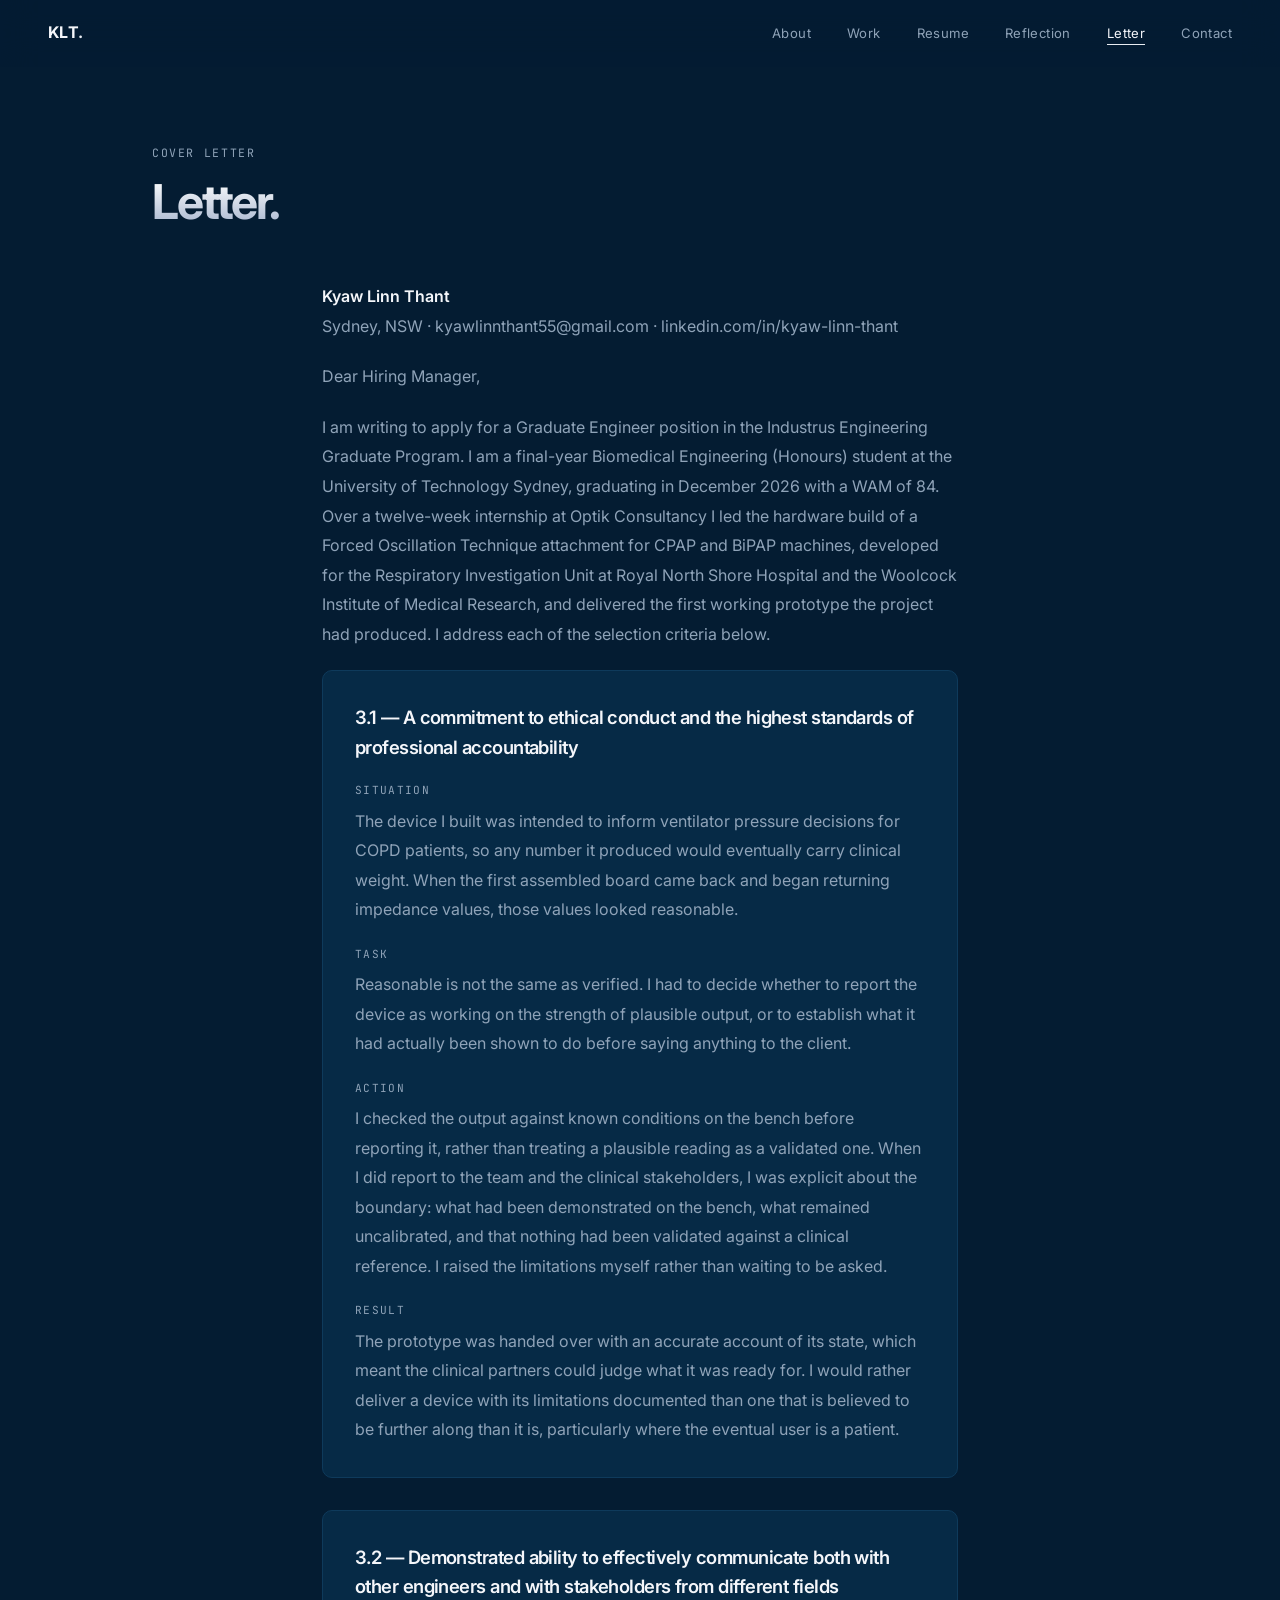
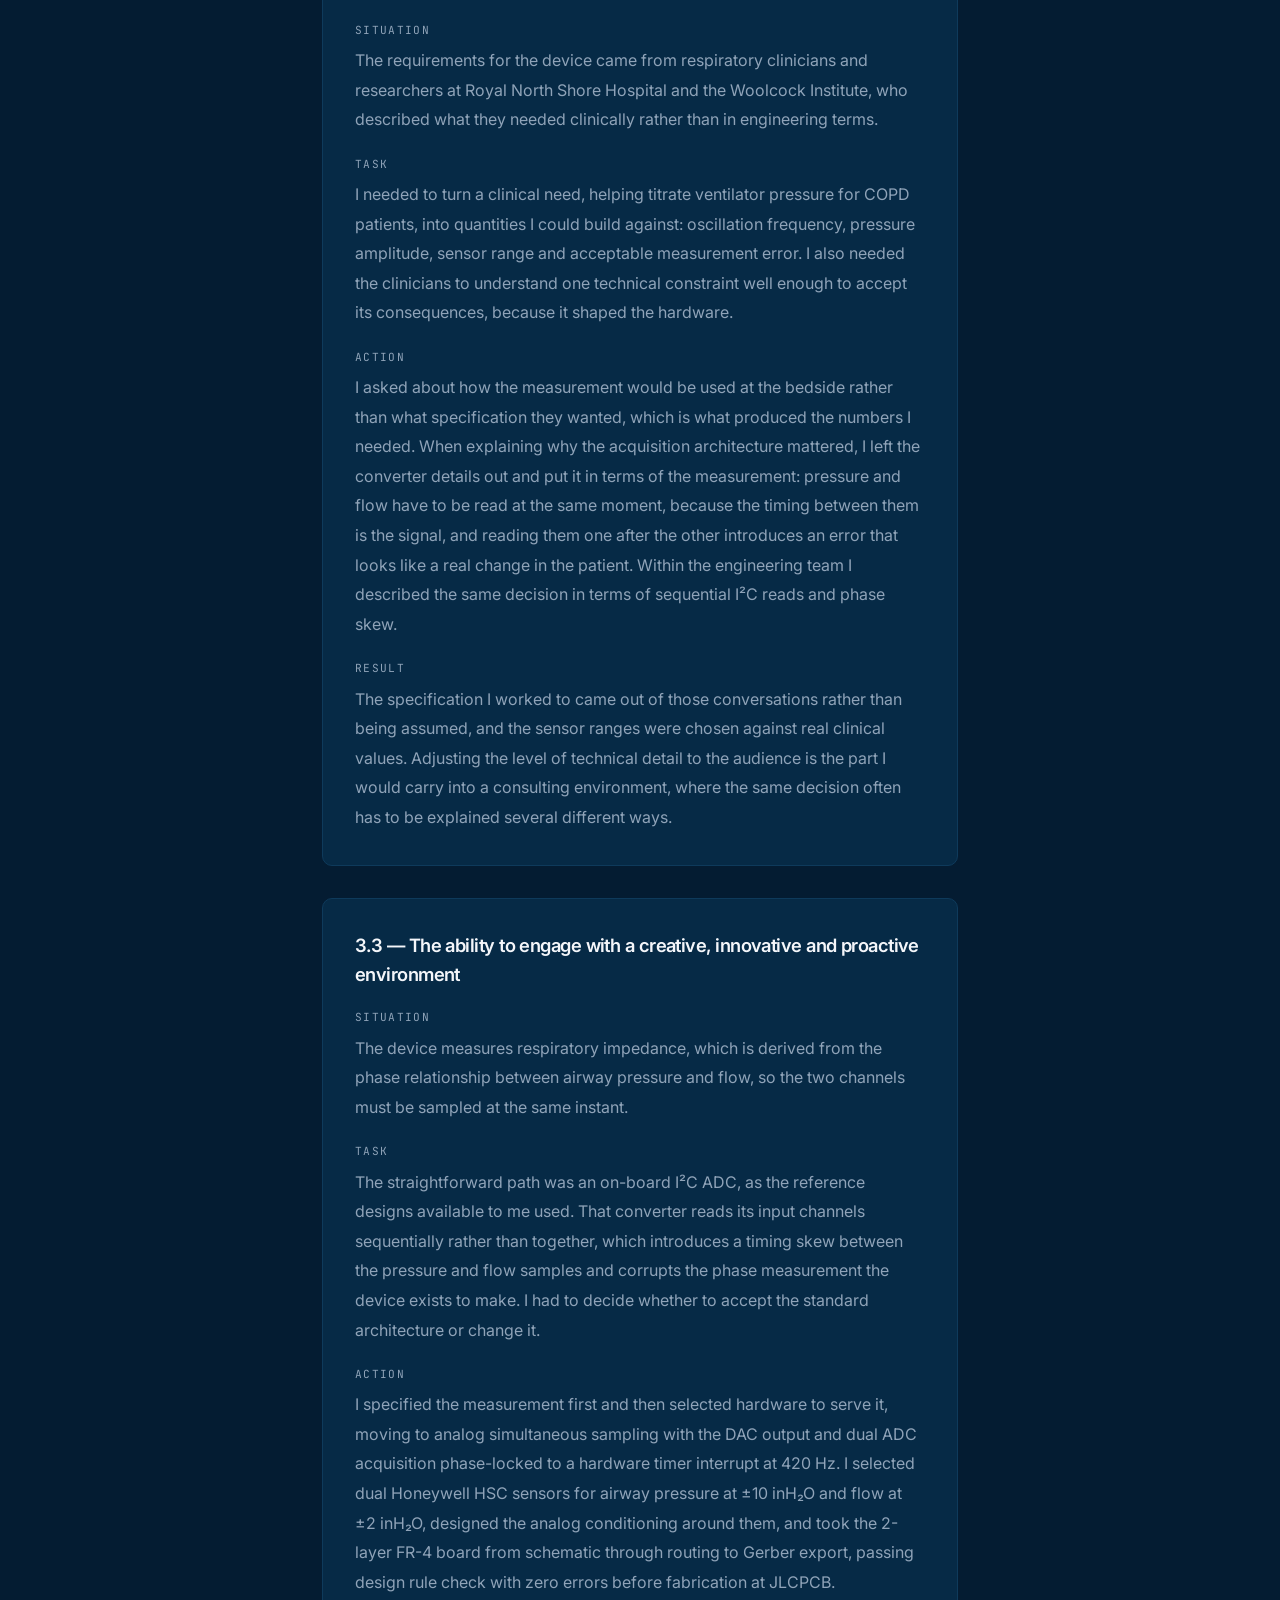
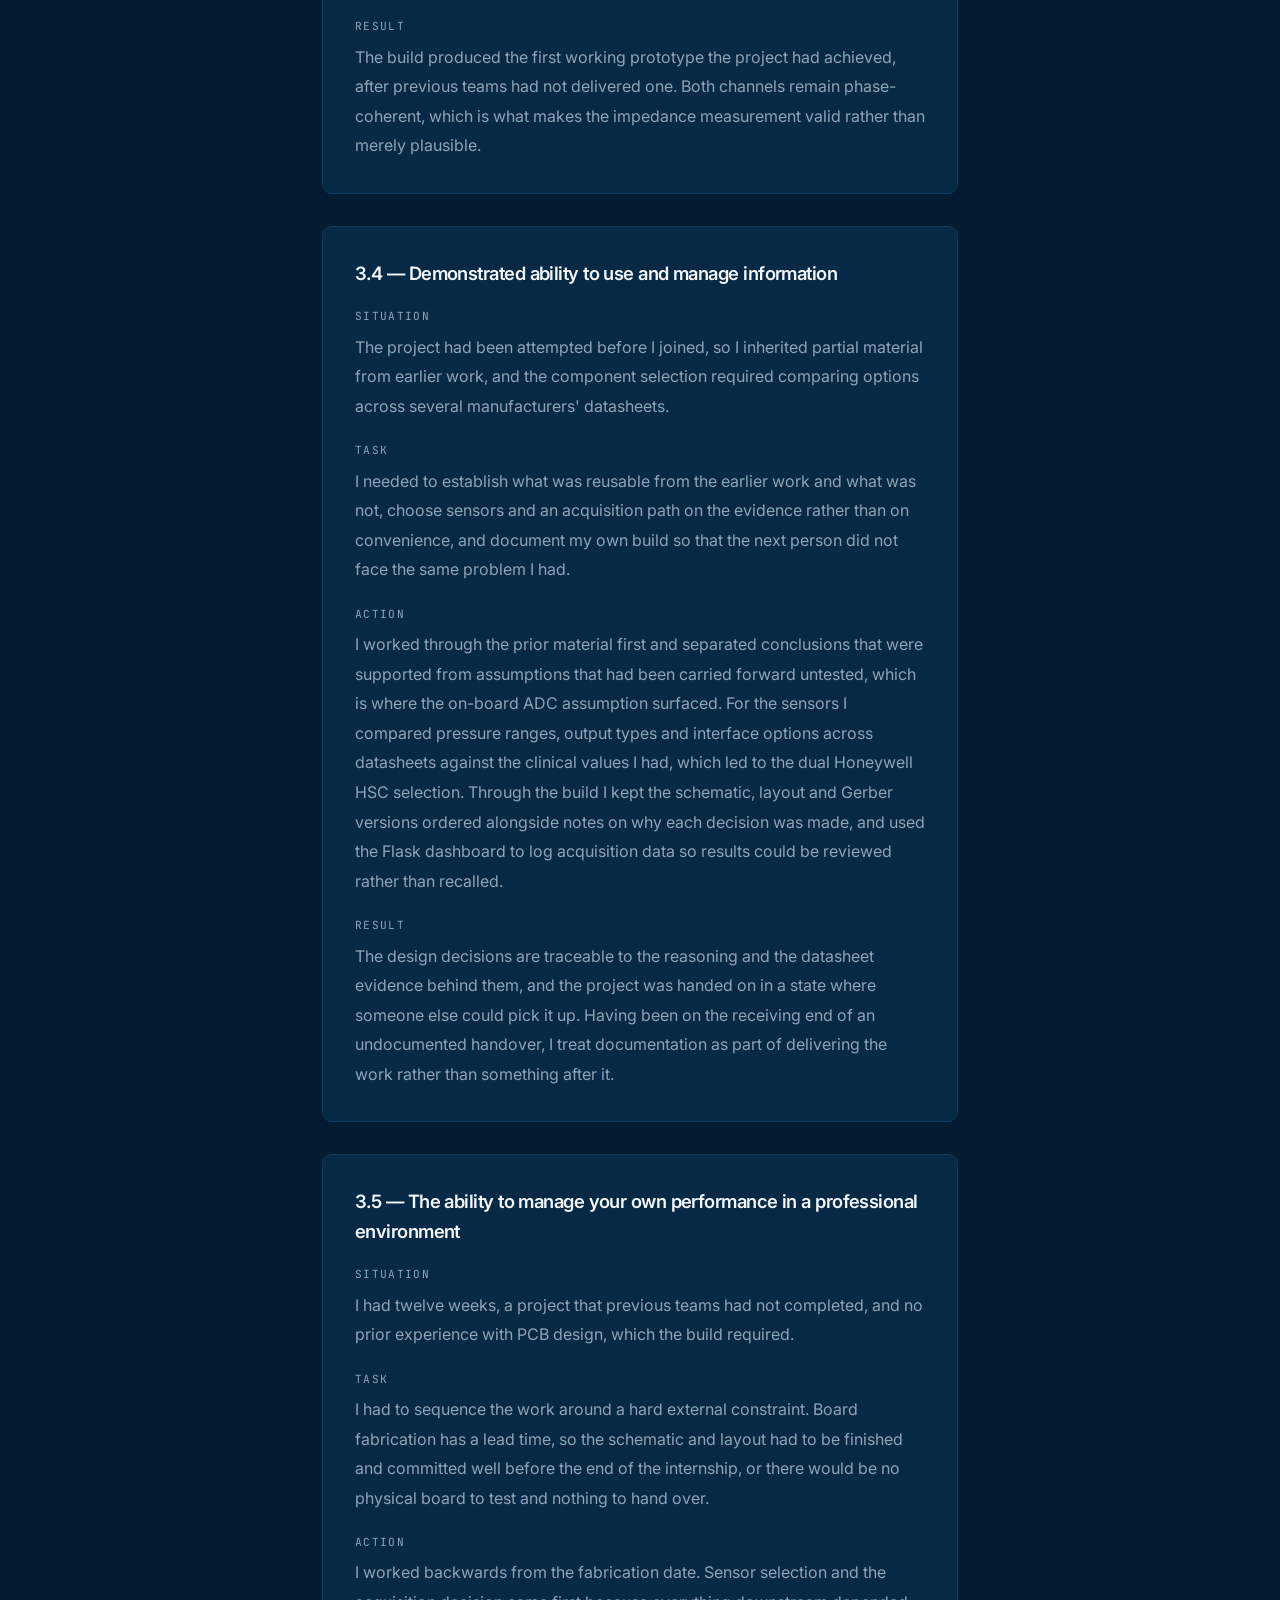
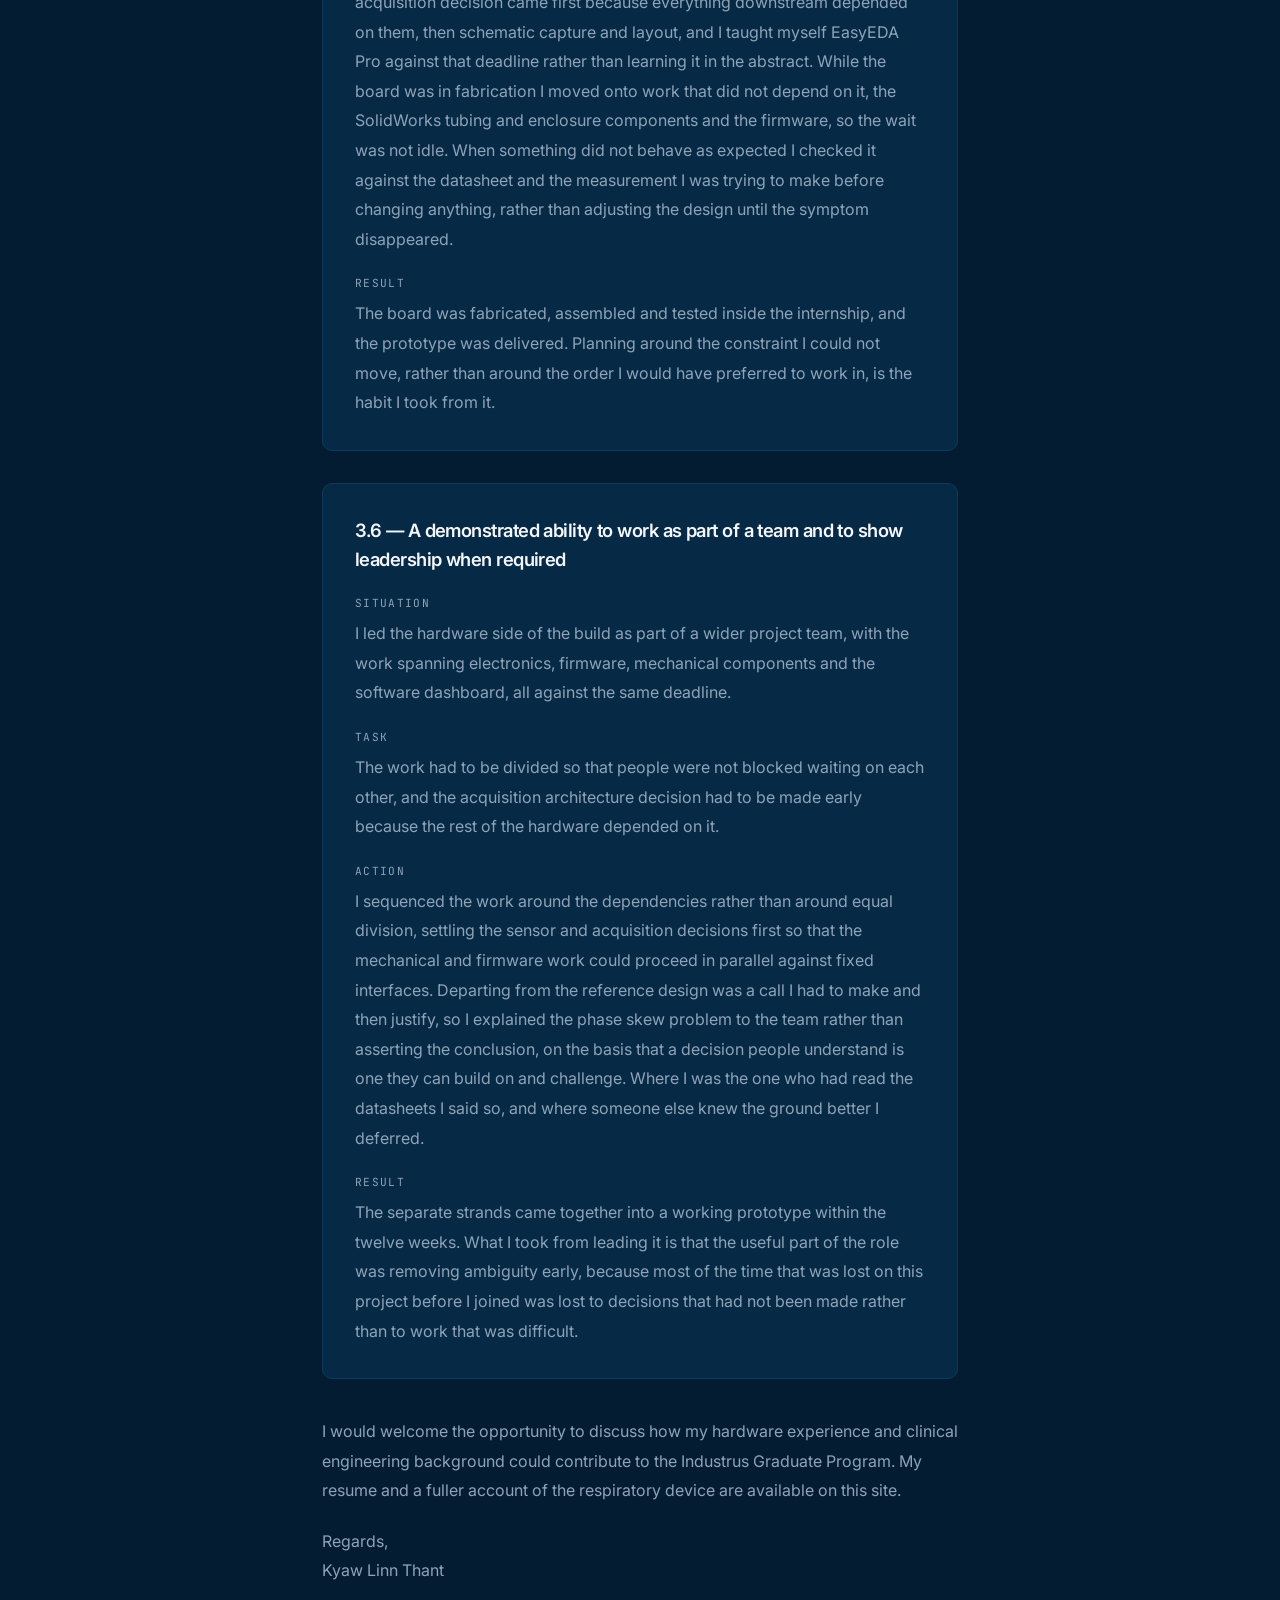
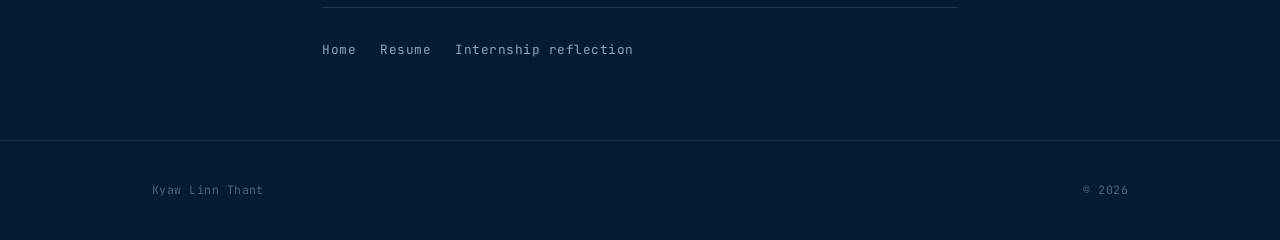
==== letter.html @ 5ba7c0f3 "Finalise ePortfolio: resume, reflection and cover letter pages resume.html is a placeholder pending " ====
<!DOCTYPE html>
<html lang="en">
<head>
<meta charset="UTF-8">
<meta name="viewport" content="width=device-width, initial-scale=1.0">
<title>Cover Letter — Kyaw Linn Thant</title>
<link rel="preconnect" href="https://fonts.googleapis.com">
<link rel="preconnect" href="https://fonts.gstatic.com" crossorigin>
<link href="https://fonts.googleapis.com/css2?family=Inter:wght@300;400;500;600;700&family=JetBrains+Mono:wght@400;500&display=swap" rel="stylesheet">
<link rel="stylesheet" href="style.css">
<link rel="stylesheet" href="pages.css">
</head>
<body>

<!-- NAV -->
<nav>
  <a href="index.html" class="nav-name" style="text-decoration:none;color:inherit">KLT<span class="nav-dot">.</span></a>
  <ul class="nav-links">
    <li><a href="index.html#about">About</a></li>
    <li><a href="index.html#projects">Work</a></li>
    <li><a href="resume.html">Resume</a></li>
    <li><a href="reflection.html">Reflection</a></li>
    <li><a href="letter.html" class="active">Letter</a></li>
    <li><a href="index.html#contact">Contact</a></li>
  </ul>
</nav>

<header class="page-header">
  <div class="container">
    <p class="section-label">Cover Letter</p>
    <h1>Letter.</h1>
  </div>
</header>

<main class="doc">
  <div class="container">

  <p><strong>Kyaw Linn Thant</strong><br>
  Sydney, NSW · kyawlinnthant55@gmail.com · linkedin.com/in/kyaw-linn-thant</p>

  <p>Dear Hiring Manager,</p>

  <p>I am writing to apply for a Graduate Engineer position in the Industrus Engineering
  Graduate Program. I am a final-year Biomedical Engineering (Honours) student at the
  University of Technology Sydney, graduating in December 2026 with a WAM of 84. Over a
  twelve-week internship at Optik Consultancy I led the hardware build of a Forced
  Oscillation Technique attachment for CPAP and BiPAP machines, developed for the
  Respiratory Investigation Unit at Royal North Shore Hospital and the Woolcock Institute of
  Medical Research, and delivered the first working prototype the project had produced. I
  address each of the selection criteria below.</p>

  <div class="crit">
    <h3>3.1 — A commitment to ethical conduct and the highest standards of professional
    accountability</h3>
    <span class="star-key">Situation</span>
    <p>The device I built was intended to inform ventilator pressure decisions for COPD
    patients, so any number it produced would eventually carry clinical weight. When the
    first assembled board came back and began returning impedance values, those values
    looked reasonable.</p>
    <span class="star-key">Task</span>
    <p>Reasonable is not the same as verified. I had to decide whether to report the device
    as working on the strength of plausible output, or to establish what it had actually
    been shown to do before saying anything to the client.</p>
    <span class="star-key">Action</span>
    <p>I checked the output against known conditions on the bench before reporting it,
    rather than treating a plausible reading as a validated one. When I did report to the
    team and the clinical stakeholders, I was explicit about the boundary: what had been
    demonstrated on the bench, what remained uncalibrated, and that nothing had been
    validated against a clinical reference. I raised the limitations myself rather than
    waiting to be asked.</p>
    <span class="star-key">Result</span>
    <p>The prototype was handed over with an accurate account of its state, which meant the
    clinical partners could judge what it was ready for. I would rather deliver a device
    with its limitations documented than one that is believed to be further along than it
    is, particularly where the eventual user is a patient.</p>
  </div>

  <div class="crit">
    <h3>3.2 — Demonstrated ability to effectively communicate both with other engineers and
    with stakeholders from different fields</h3>
    <span class="star-key">Situation</span>
    <p>The requirements for the device came from respiratory clinicians and researchers at
    Royal North Shore Hospital and the Woolcock Institute, who described what they needed
    clinically rather than in engineering terms.</p>
    <span class="star-key">Task</span>
    <p>I needed to turn a clinical need, helping titrate ventilator pressure for COPD
    patients, into quantities I could build against: oscillation frequency, pressure
    amplitude, sensor range and acceptable measurement error. I also needed the clinicians
    to understand one technical constraint well enough to accept its consequences, because
    it shaped the hardware.</p>
    <span class="star-key">Action</span>
    <p>I asked about how the measurement would be used at the bedside rather than what
    specification they wanted, which is what produced the numbers I needed. When explaining
    why the acquisition architecture mattered, I left the converter details out and put it in
    terms of the measurement: pressure and flow have to be read at the same moment, because
    the timing between them is the signal, and reading them one after the other introduces an
    error that looks like a real change in the patient. Within the engineering team I
    described the same decision in terms of sequential I²C reads and phase skew.</p>
    <span class="star-key">Result</span>
    <p>The specification I worked to came out of those conversations rather than being
    assumed, and the sensor ranges were chosen against real clinical values. Adjusting the
    level of technical detail to the audience is the part I would carry into a consulting
    environment, where the same decision often has to be explained several different ways.</p>
  </div>

  <div class="crit">
    <h3>3.3 — The ability to engage with a creative, innovative and proactive
    environment</h3>
    <span class="star-key">Situation</span>
    <p>The device measures respiratory impedance, which is derived from the phase
    relationship between airway pressure and flow, so the two channels must be sampled at the
    same instant.</p>
    <span class="star-key">Task</span>
    <p>The straightforward path was an on-board I²C ADC, as the reference designs available
    to me used. That converter reads its input channels sequentially rather than together,
    which introduces a timing skew between the pressure and flow samples and corrupts the
    phase measurement the device exists to make. I had to decide whether to accept the
    standard architecture or change it.</p>
    <span class="star-key">Action</span>
    <p>I specified the measurement first and then selected hardware to serve it, moving to
    analog simultaneous sampling with the DAC output and dual ADC acquisition phase-locked to
    a hardware timer interrupt at 420 Hz. I selected dual Honeywell HSC sensors for airway
    pressure at ±10 inH₂O and flow at ±2 inH₂O, designed the analog conditioning around them,
    and took the 2-layer FR-4 board from schematic through routing to Gerber export, passing
    design rule check with zero errors before fabrication at JLCPCB.</p>
    <span class="star-key">Result</span>
    <p>The build produced the first working prototype the project had achieved, after
    previous teams had not delivered one. Both channels remain phase-coherent, which is what
    makes the impedance measurement valid rather than merely plausible.</p>
  </div>

  <div class="crit">
    <h3>3.4 — Demonstrated ability to use and manage information</h3>
    <span class="star-key">Situation</span>
    <p>The project had been attempted before I joined, so I inherited partial material from
    earlier work, and the component selection required comparing options across several
    manufacturers' datasheets.</p>
    <span class="star-key">Task</span>
    <p>I needed to establish what was reusable from the earlier work and what was not, choose
    sensors and an acquisition path on the evidence rather than on convenience, and document
    my own build so that the next person did not face the same problem I had.</p>
    <span class="star-key">Action</span>
    <p>I worked through the prior material first and separated conclusions that were
    supported from assumptions that had been carried forward untested, which is where the
    on-board ADC assumption surfaced. For the sensors I compared pressure ranges, output
    types and interface options across datasheets against the clinical values I had, which
    led to the dual Honeywell HSC selection. Through the build I kept the schematic, layout
    and Gerber versions ordered alongside notes on why each decision was made, and used the
    Flask dashboard to log acquisition data so results could be reviewed rather than
    recalled.</p>
    <span class="star-key">Result</span>
    <p>The design decisions are traceable to the reasoning and the datasheet evidence behind
    them, and the project was handed on in a state where someone else could pick it up.
    Having been on the receiving end of an undocumented handover, I treat documentation as
    part of delivering the work rather than something after it.</p>
  </div>

  <div class="crit">
    <h3>3.5 — The ability to manage your own performance in a professional environment</h3>
    <span class="star-key">Situation</span>
    <p>I had twelve weeks, a project that previous teams had not completed, and no prior
    experience with PCB design, which the build required.</p>
    <span class="star-key">Task</span>
    <p>I had to sequence the work around a hard external constraint. Board fabrication has a
    lead time, so the schematic and layout had to be finished and committed well before the
    end of the internship, or there would be no physical board to test and nothing to hand
    over.</p>
    <span class="star-key">Action</span>
    <p>I worked backwards from the fabrication date. Sensor selection and the acquisition
    decision came first because everything downstream depended on them, then schematic
    capture and layout, and I taught myself EasyEDA Pro against that deadline rather than
    learning it in the abstract. While the board was in fabrication I moved onto work that
    did not depend on it, the SolidWorks tubing and enclosure components and the firmware, so
    the wait was not idle. When something did not behave as expected I checked it against the
    datasheet and the measurement I was trying to make before changing anything, rather than
    adjusting the design until the symptom disappeared.</p>
    <span class="star-key">Result</span>
    <p>The board was fabricated, assembled and tested inside the internship, and the
    prototype was delivered. Planning around the constraint I could not move, rather than
    around the order I would have preferred to work in, is the habit I took from it.</p>
  </div>

  <div class="crit">
    <h3>3.6 — A demonstrated ability to work as part of a team and to show leadership when
    required</h3>
    <span class="star-key">Situation</span>
    <p>I led the hardware side of the build as part of a wider project team, with the work
    spanning electronics, firmware, mechanical components and the software dashboard, all
    against the same deadline.</p>
    <span class="star-key">Task</span>
    <p>The work had to be divided so that people were not blocked waiting on each other, and
    the acquisition architecture decision had to be made early because the rest of the
    hardware depended on it.</p>
    <span class="star-key">Action</span>
    <p>I sequenced the work around the dependencies rather than around equal division,
    settling the sensor and acquisition decisions first so that the mechanical and firmware
    work could proceed in parallel against fixed interfaces. Departing from the reference
    design was a call I had to make and then justify, so I explained the phase skew problem
    to the team rather than asserting the conclusion, on the basis that a decision people
    understand is one they can build on and challenge. Where I was the one who had read the
    datasheets I said so, and where someone else knew the ground better I deferred.</p>
    <span class="star-key">Result</span>
    <p>The separate strands came together into a working prototype within the twelve weeks.
    What I took from leading it is that the useful part of the role was removing ambiguity
    early, because most of the time that was lost on this project before I joined was lost to
    decisions that had not been made rather than to work that was difficult.</p>
  </div>

  <p style="margin-top:38px">I would welcome the opportunity to discuss how my hardware
  experience and clinical engineering background could contribute to the Industrus Graduate
  Program. My resume and a fuller account of the respiratory device are available on this
  site.</p>

  <p>Regards,<br>Kyaw Linn Thant</p>

  <div class="page-nav">
    <a href="index.html">Home</a>
    <a href="resume.html">Resume</a>
    <a href="reflection.html">Internship reflection</a>
  </div>

  </div>
</main>

<footer>
  <div class="container footer-inner">
    <span>Kyaw Linn Thant</span>
    <span>© 2026</span>
  </div>
</footer>

</body>
</html>
---- style.css ----
*, *::before, *::after { box-sizing: border-box; margin: 0; padding: 0; }

:root {
  --bg: #041C32;
  --surface: #062A46;
  --surface-2: #0A3654;
  --accent: #E8ECF2;
  --accent-soft: rgba(232, 236, 242, 0.08);
  --text: #F4F6FA;
  --text-muted: #8FA3B8;
  --text-dim: #4C6579;
  --border: #0E3A5B;
  --font: 'Inter', sans-serif;
  --mono: 'JetBrains Mono', monospace;
}

html { scroll-behavior: smooth; }

body {
  background: var(--bg);
  color: var(--text);
  font-family: var(--font);
  line-height: 1.6;
  -webkit-font-smoothing: antialiased;
  overflow-x: hidden;
}

.container { max-width: 1040px; margin: 0 auto; padding: 0 2rem; }

/* ===== NAV ===== */
nav {
  position: fixed; top: 0; left: 0; right: 0; z-index: 100;
  display: flex; align-items: center; justify-content: space-between;
  padding: 1.25rem 3rem;
  background: rgba(4, 28, 50, 0.8);
  backdrop-filter: blur(18px);
  border-bottom: 1px solid transparent;
  transition: border-color 0.3s;
}
nav:hover { border-color: var(--border); }
.nav-name { font-weight: 700; font-size: 1rem; letter-spacing: 0.02em; }
.nav-dot { color: var(--accent); }
.nav-links { display: flex; gap: 2.25rem; list-style: none; }
.nav-links a {
  font-size: 0.82rem; color: var(--text-muted); text-decoration: none;
  letter-spacing: 0.03em; transition: color 0.2s; position: relative;
}
.nav-links a::after {
  content: ''; position: absolute; bottom: -4px; left: 0; width: 0; height: 1px;
  background: var(--accent); transition: width 0.25s;
}
.nav-links a:hover, .nav-links a.active { color: var(--text); }
.nav-links a:hover::after, .nav-links a.active::after { width: 100%; }

/* ===== HERO ===== */
.hero {
  min-height: 100vh; display: flex; flex-direction: column;
  align-items: center; justify-content: center; text-align: center;
  position: relative; padding: 6rem 2rem;
  background:
    radial-gradient(circle at 50% 35%, rgba(232,236,242,0.045), transparent 55%),
    var(--bg);
}
.hero-inner { max-width: 640px; }
.eyebrow {
  font-family: var(--mono); font-size: 0.75rem; color: var(--text-muted);
  letter-spacing: 0.16em; text-transform: uppercase; margin-bottom: 1.75rem;
}
h1 {
  font-size: clamp(3rem, 8vw, 5.5rem); font-weight: 700; letter-spacing: -0.045em;
  line-height: 1; margin-bottom: 1.5rem;
  background: linear-gradient(180deg, #FFFFFF 0%, #A9B7D0 100%);
  -webkit-background-clip: text; background-clip: text; -webkit-text-fill-color: transparent;
}
.hero-tagline { font-size: clamp(1.05rem, 2.2vw, 1.3rem); color: var(--text-muted); margin-bottom: 2.5rem; font-weight: 300; }
.hero-cta { display: flex; gap: 1rem; justify-content: center; }
.btn-primary {
  padding: 0.8rem 1.8rem; background: var(--accent); color: #08111F;
  font-size: 0.9rem; font-weight: 600; text-decoration: none; border-radius: 4px;
  transition: transform 0.2s, box-shadow 0.2s;
}
.btn-primary:hover { transform: translateY(-2px); box-shadow: 0 8px 24px rgba(232,236,242,0.15); }
.btn-ghost {
  padding: 0.8rem 1.8rem; border: 1px solid var(--border); color: var(--text-muted);
  font-size: 0.9rem; font-weight: 500; text-decoration: none; border-radius: 4px;
  transition: border-color 0.2s, color 0.2s;
}
.btn-ghost:hover { border-color: var(--accent); color: var(--accent); }
.scroll-hint {
  position: absolute; bottom: 2.5rem; display: flex; flex-direction: column;
  align-items: center; gap: 0.6rem;
}
.scroll-hint span { font-family: var(--mono); font-size: 0.65rem; color: var(--text-dim); letter-spacing: 0.15em; text-transform: uppercase; }
.scroll-line { width: 1px; height: 36px; background: linear-gradient(var(--accent), transparent); animation: scrolldrop 2s infinite; }
@keyframes scrolldrop { 0% { opacity: 0; transform: scaleY(0); transform-origin: top; } 50% { opacity: 1; transform: scaleY(1); transform-origin: top; } 100% { opacity: 0; transform: scaleY(1); transform-origin: bottom; } }

/* ===== SECTIONS ===== */
section { padding: 7rem 0; border-top: 1px solid var(--border); }
.section-label {
  font-family: var(--mono); font-size: 0.72rem; color: var(--text-muted);
  letter-spacing: 0.14em; text-transform: uppercase; margin-bottom: 1rem;
}
h2 {
  font-size: clamp(1.8rem, 4vw, 2.6rem); font-weight: 600; letter-spacing: -0.035em;
  line-height: 1.1; margin-bottom: 1.5rem; max-width: 640px;
}

/* reveal animation */
.reveal { opacity: 0; transform: translateY(24px); transition: opacity 0.7s ease, transform 0.7s ease; }
.reveal.visible { opacity: 1; transform: none; }

/* ===== ABOUT ===== */
.about-flex { display: grid; grid-template-columns: 1fr 1fr; gap: 3.5rem; margin-bottom: 3.5rem; }
.about-right p { color: var(--text-muted); font-size: 1rem; line-height: 1.8; }
.about-right p + p { margin-top: 1.1rem; }

/* accordion */
.accordion { border-top: 1px solid var(--border); }
.acc-item { border-bottom: 1px solid var(--border); }
.acc-head {
  width: 100%; background: none; border: none; cursor: pointer;
  display: flex; align-items: center; justify-content: space-between;
  padding: 1.4rem 0; color: var(--text); font-family: var(--font);
  font-size: 1.05rem; font-weight: 500; text-align: left; transition: color 0.2s;
}
.acc-head:hover { color: var(--accent); }
.acc-icon { font-size: 1.4rem; color: var(--accent); font-weight: 300; transition: transform 0.3s; }
.acc-item.open .acc-icon { transform: rotate(45deg); }
.acc-body { max-height: 0; overflow: hidden; transition: max-height 0.35s ease; }
.acc-item.open .acc-body { max-height: 200px; }
.acc-body p { color: var(--text-muted); font-size: 0.92rem; line-height: 1.75; padding-bottom: 1.4rem; max-width: 720px; }

/* ===== PROJECTS ===== */
.projects-heading { margin-bottom: 3.5rem; }
.pcard {
  display: grid; grid-template-columns: 300px 1fr; gap: 0;
  border: 1px solid var(--border); border-radius: 10px; overflow: hidden;
  margin-bottom: 2rem; background: var(--surface); transition: border-color 0.3s;
}
.pcard:hover { border-color: rgba(232,236,242,0.22); }
.pcard-media { border-right: 1px solid var(--border); }
.pcard-img-placeholder {
  width: 100%; height: 100%; min-height: 260px; background: var(--surface-2);
  display: flex; flex-direction: column; align-items: center; justify-content: center; gap: 0.4rem;
}
.pcard-img-placeholder span { font-family: var(--mono); font-size: 0.68rem; color: var(--text-dim); letter-spacing: 0.1em; }
.pcard-img-placeholder p { font-size: 0.78rem; color: var(--text-dim); }
.pcard-img { display: block; width: 100%; height: 100%; min-height: 260px; max-width: 100%; object-fit: cover; }
.pcard-content { padding: 2rem; }
.pcard-tags { display: flex; gap: 0.5rem; margin-bottom: 1rem; flex-wrap: wrap; }
.tag {
  font-family: var(--mono); font-size: 0.66rem; letter-spacing: 0.06em; text-transform: uppercase;
  padding: 0.28rem 0.65rem; border-radius: 3px; border: 1px solid var(--border); color: var(--text-muted);
}
.tag-active { border-color: rgba(232,236,242,0.3); color: var(--text); }
.tag-done { border-color: rgba(74,222,128,0.35); color: #4ade80; }
h3 { font-size: 1.5rem; font-weight: 600; letter-spacing: -0.03em; margin-bottom: 0.7rem; }
.pcard-desc { color: var(--text-muted); font-size: 0.95rem; line-height: 1.7; margin-bottom: 1.5rem; max-width: 560px; }
.expand-btn {
  background: none; border: 1px solid var(--border); color: var(--text); cursor: pointer;
  font-family: var(--mono); font-size: 0.75rem; letter-spacing: 0.05em; padding: 0.55rem 1rem;
  border-radius: 4px; display: inline-flex; align-items: center; gap: 0.5rem; transition: all 0.2s;
}
.expand-btn:hover { border-color: var(--accent); color: var(--accent); }
.expand-icon { transition: transform 0.3s; }
.expand-btn.active .expand-icon { transform: rotate(180deg); }
.expand-panel { max-height: 0; overflow: hidden; transition: max-height 0.4s ease; }
.expand-panel.open { max-height: 800px; }
.expand-inner { padding-top: 1.75rem; }
.spec-row { display: grid; grid-template-columns: 110px 1fr; gap: 1rem; padding: 0.75rem 0; border-bottom: 1px solid var(--border); }
.spec-key { font-family: var(--mono); font-size: 0.68rem; color: var(--text-muted); letter-spacing: 0.06em; text-transform: uppercase; padding-top: 0.1rem; }
.spec-val { font-size: 0.88rem; color: var(--text-muted); line-height: 1.6; }
.mini-gallery { display: grid; grid-template-columns: repeat(3, 1fr); gap: 0.6rem; margin-top: 1.5rem; }
.mini-img {
  aspect-ratio: 4/3; background: var(--surface-2); border: 1px dashed var(--border); border-radius: 5px;
  display: flex; align-items: center; justify-content: center;
}
.mini-img span { font-family: var(--mono); font-size: 0.65rem; color: var(--text-dim); letter-spacing: 0.08em; }
.mini-img img { display: block; width: 100%; height: 100%; max-width: 100%; object-fit: cover; border-radius: 5px; }

/* upcoming */
.soon-row { display: grid; grid-template-columns: 1fr 1fr; gap: 1.25rem; margin-top: 1rem; }
.soon-card {
  border: 1px dashed var(--border); border-radius: 10px; padding: 2rem;
  display: flex; flex-direction: column; gap: 0.5rem; opacity: 0.55; transition: opacity 0.3s;
}
.soon-card:hover { opacity: 0.8; }
.soon-label { font-family: var(--mono); font-size: 0.65rem; color: var(--text-dim); letter-spacing: 0.1em; text-transform: uppercase; }
.soon-card h4 { font-size: 1.15rem; font-weight: 500; color: var(--text-muted); }

/* ===== CONTACT ===== */
.contact-sub { color: var(--text-muted); font-size: 1rem; max-width: 500px; margin-bottom: 2.5rem; }
.contact-cards { display: grid; grid-template-columns: repeat(3, 1fr); gap: 1rem; }
.contact-card {
  border: 1px solid var(--border); border-radius: 8px; padding: 1.5rem;
  text-decoration: none; display: flex; flex-direction: column; gap: 0.4rem;
  transition: border-color 0.2s, transform 0.2s; background: var(--surface);
}
.contact-card:hover { border-color: var(--accent); transform: translateY(-3px); }
.cc-label { font-family: var(--mono); font-size: 0.66rem; color: var(--text-muted); letter-spacing: 0.1em; text-transform: uppercase; }
.cc-value { font-size: 0.92rem; color: var(--text); }

/* ===== FOOTER ===== */
footer { padding: 2.5rem 0; border-top: 1px solid var(--border); }
.footer-inner { display: flex; justify-content: space-between; align-items: center; }
.footer-inner span { font-family: var(--mono); font-size: 0.72rem; color: var(--text-dim); letter-spacing: 0.04em; }

/* ===== RESPONSIVE ===== */
@media (max-width: 820px) {
  nav { padding: 1rem 1.5rem; }
  .nav-links { gap: 1.5rem; }
  section { padding: 4.5rem 0; }
  .about-flex { grid-template-columns: 1fr; gap: 1.5rem; }
  .pcard { grid-template-columns: 1fr; }
  .pcard-media { border-right: none; border-bottom: 1px solid var(--border); }
  .pcard-img-placeholder { min-height: 180px; }
  .soon-row { grid-template-columns: 1fr; }
  .contact-cards { grid-template-columns: 1fr; }
  .spec-row { grid-template-columns: 1fr; gap: 0.25rem; }
}
@media (max-width: 430px) {
  nav { padding: 1rem 1.1rem; }
  .nav-links { gap: 0.85rem; }
  .nav-links a { font-size: 0.72rem; }
}
---- pages.css ----
/* ===== SUBPAGE HEADER ===== */
.page-header { padding: 9rem 0 2.5rem; }
.page-header h1 { font-size: clamp(2.2rem, 5vw, 3rem); margin-bottom: 0; }

/* ===== DOC LAYOUT ===== */
main.doc { padding: 1rem 0 5rem; }
main.doc .container { max-width: 700px; }
.doc p { color: var(--text-muted); font-size: 1rem; line-height: 1.85; margin-bottom: 1.3rem; }
.doc strong { color: var(--text); font-weight: 600; }

/* question labels (reflection.html) */
.doc .qn {
  color: var(--text); font-weight: 600; font-size: 1.05rem;
  letter-spacing: -0.01em; margin-top: 2.75rem; margin-bottom: 0.9rem;
}
.doc .qn:first-child { margin-top: 0; }

/* selection-criteria blocks (letter.html) */
.crit {
  border: 1px solid var(--border); border-radius: 10px; background: var(--surface);
  padding: 2rem; margin-bottom: 2rem;
}
.crit h3 { color: var(--text); font-size: 1.15rem; margin-bottom: 0.4rem; }
.crit p:last-child { margin-bottom: 0; }
.star-key {
  display: block; font-family: var(--mono); font-size: 0.7rem; color: var(--text-muted);
  letter-spacing: 0.12em; text-transform: uppercase; margin: 1.1rem 0 0.4rem;
}
.crit h3 + .star-key { margin-top: 1.25rem; }

/* draft markers — removed before publish, kept here only in case one slips through */
.draft { border: 1px dashed #E8555555; border-radius: 8px; padding: 1rem; margin-bottom: 1.5rem; color: #ff8a8a; }

/* bottom page-to-page nav */
.page-nav {
  display: flex; gap: 1.5rem; margin-top: 1rem; padding-top: 2rem;
  border-top: 1px solid var(--border);
}
.page-nav a {
  font-family: var(--mono); font-size: 0.8rem; color: var(--text-muted);
  letter-spacing: 0.04em; text-decoration: none; transition: color 0.2s;
}
.page-nav a:hover { color: var(--accent); }
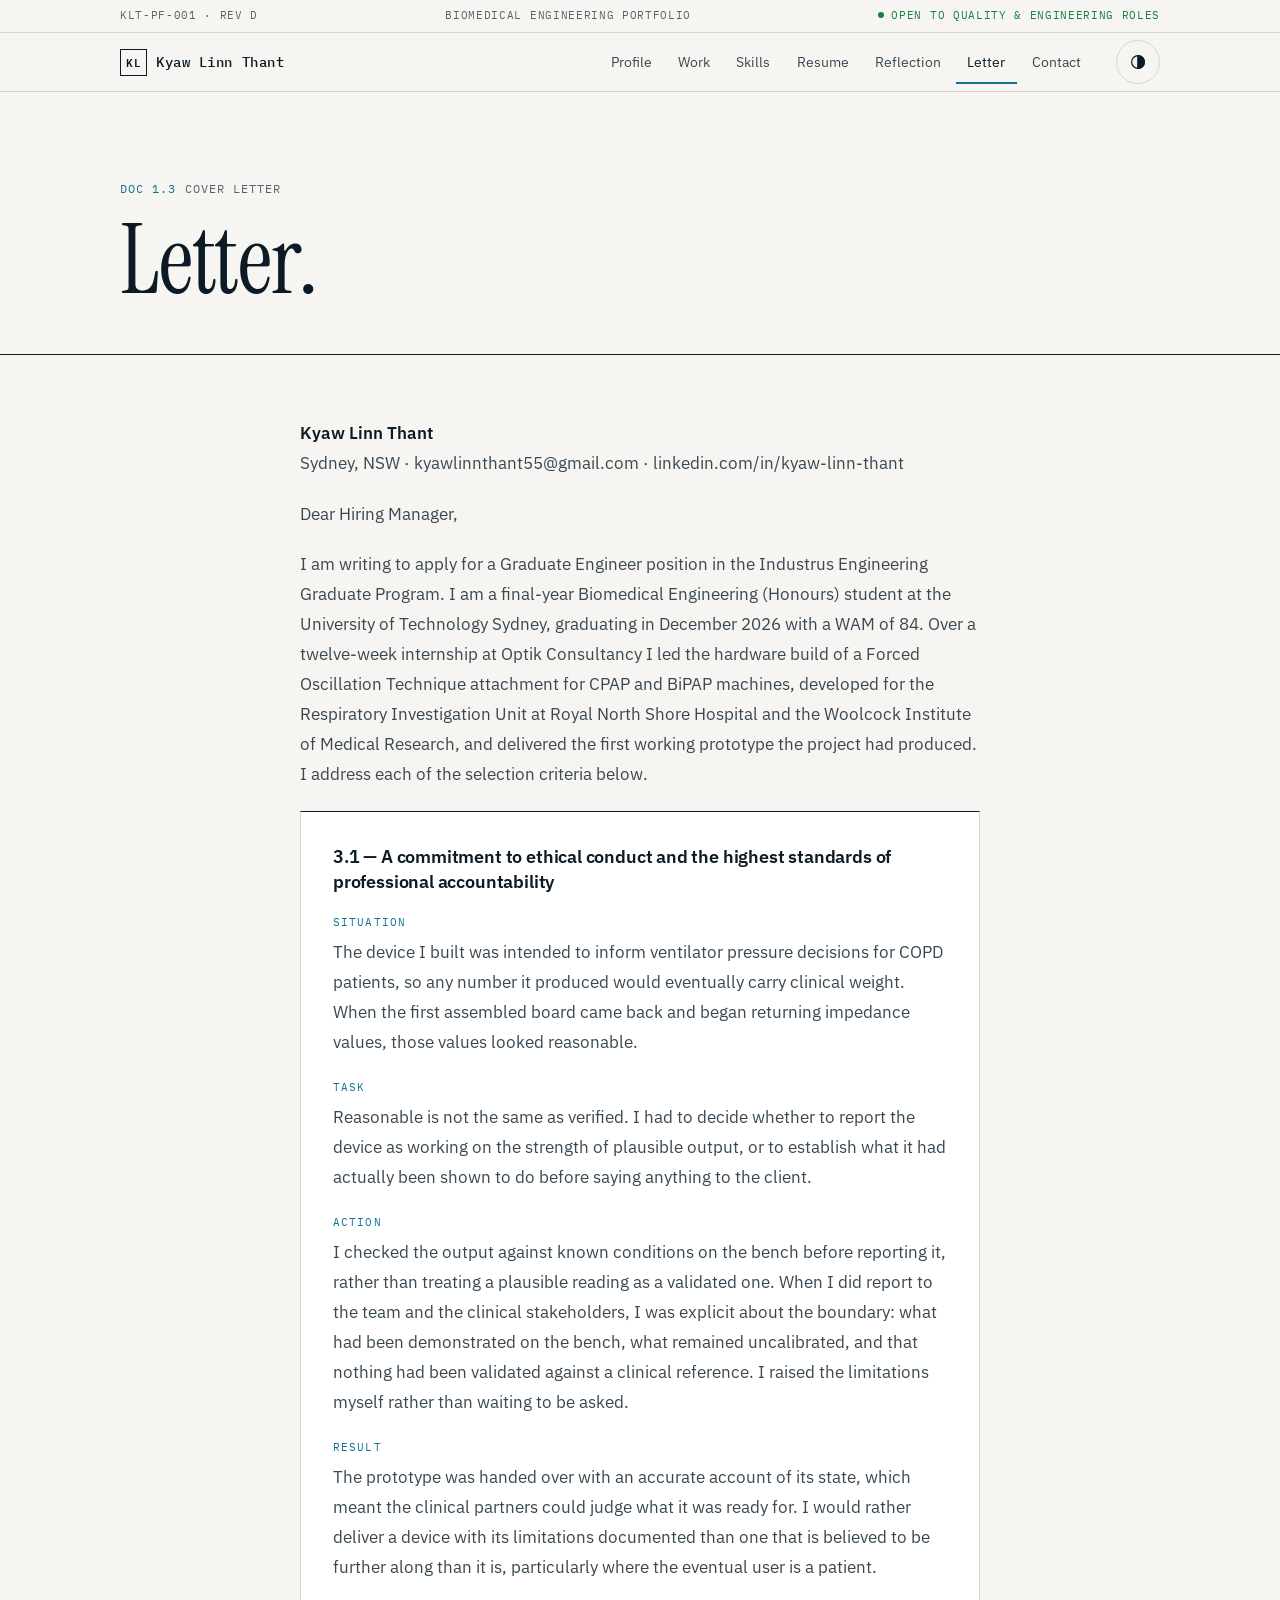
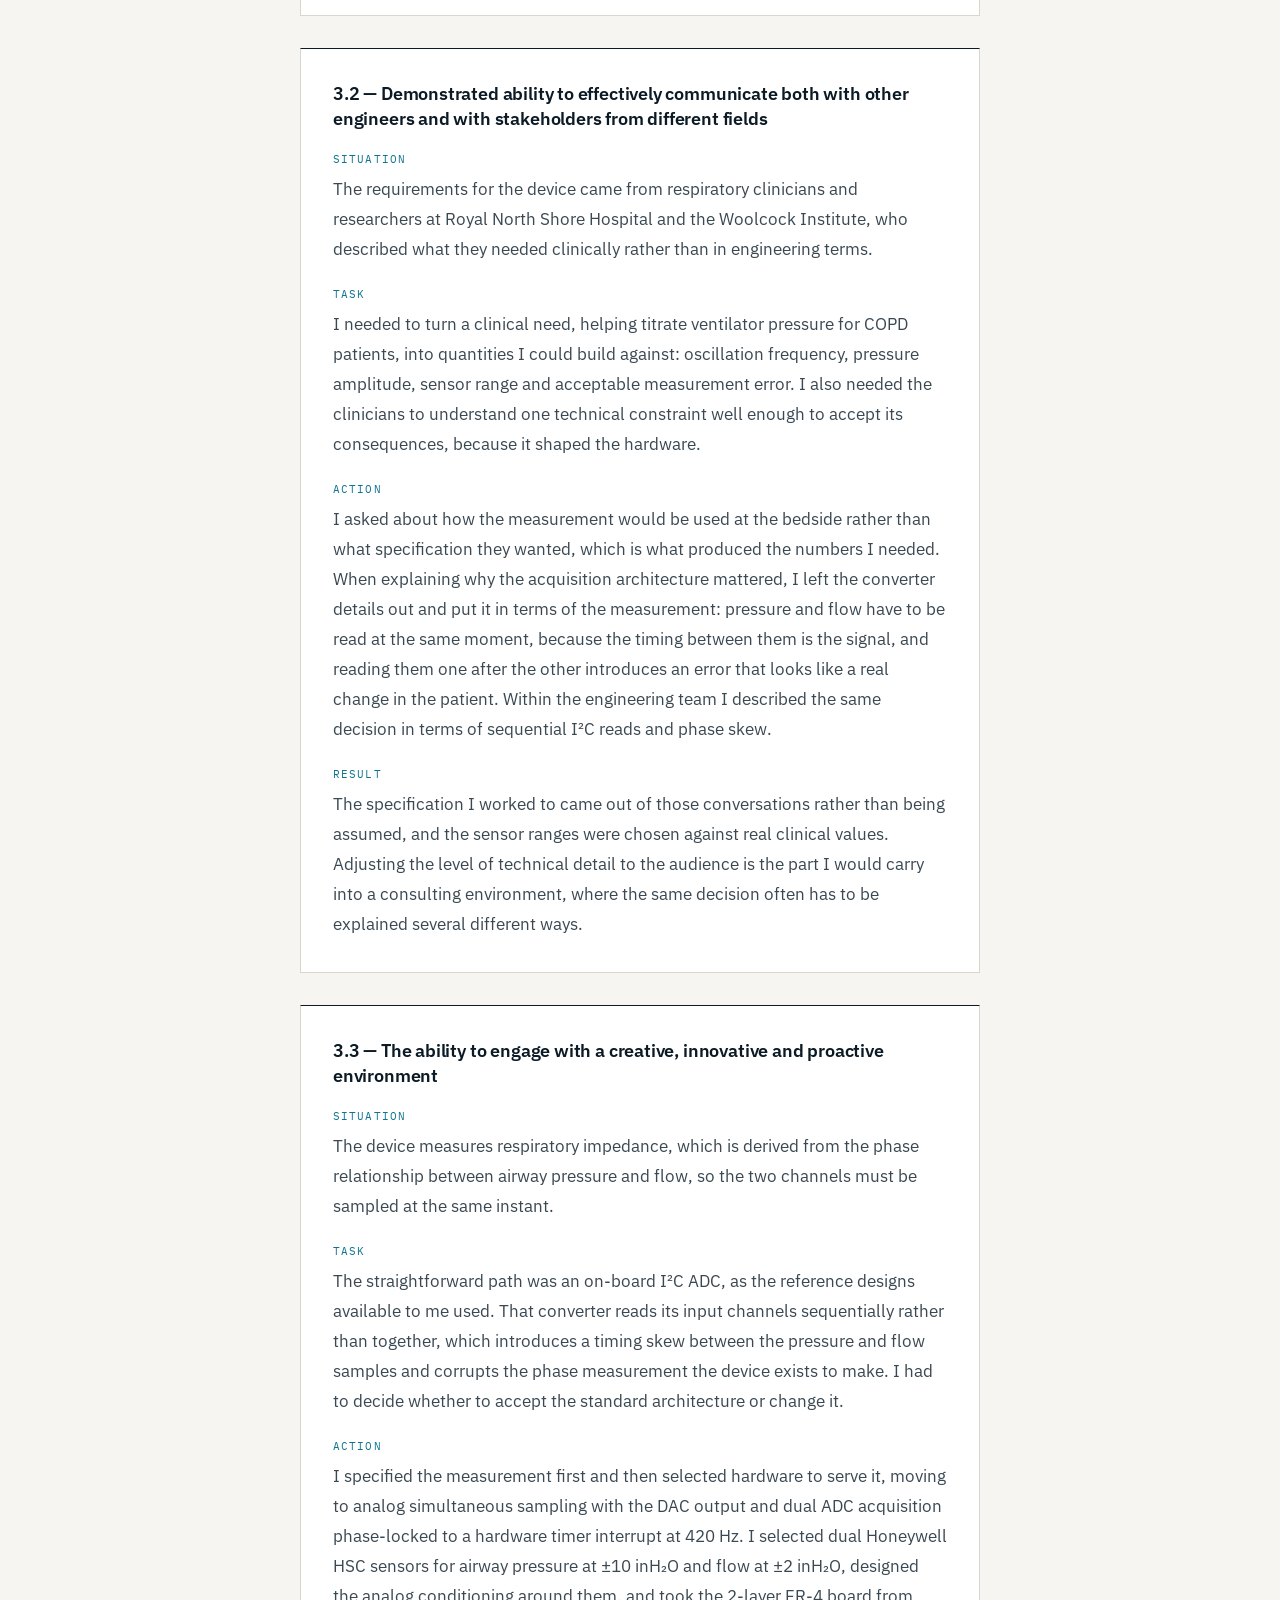
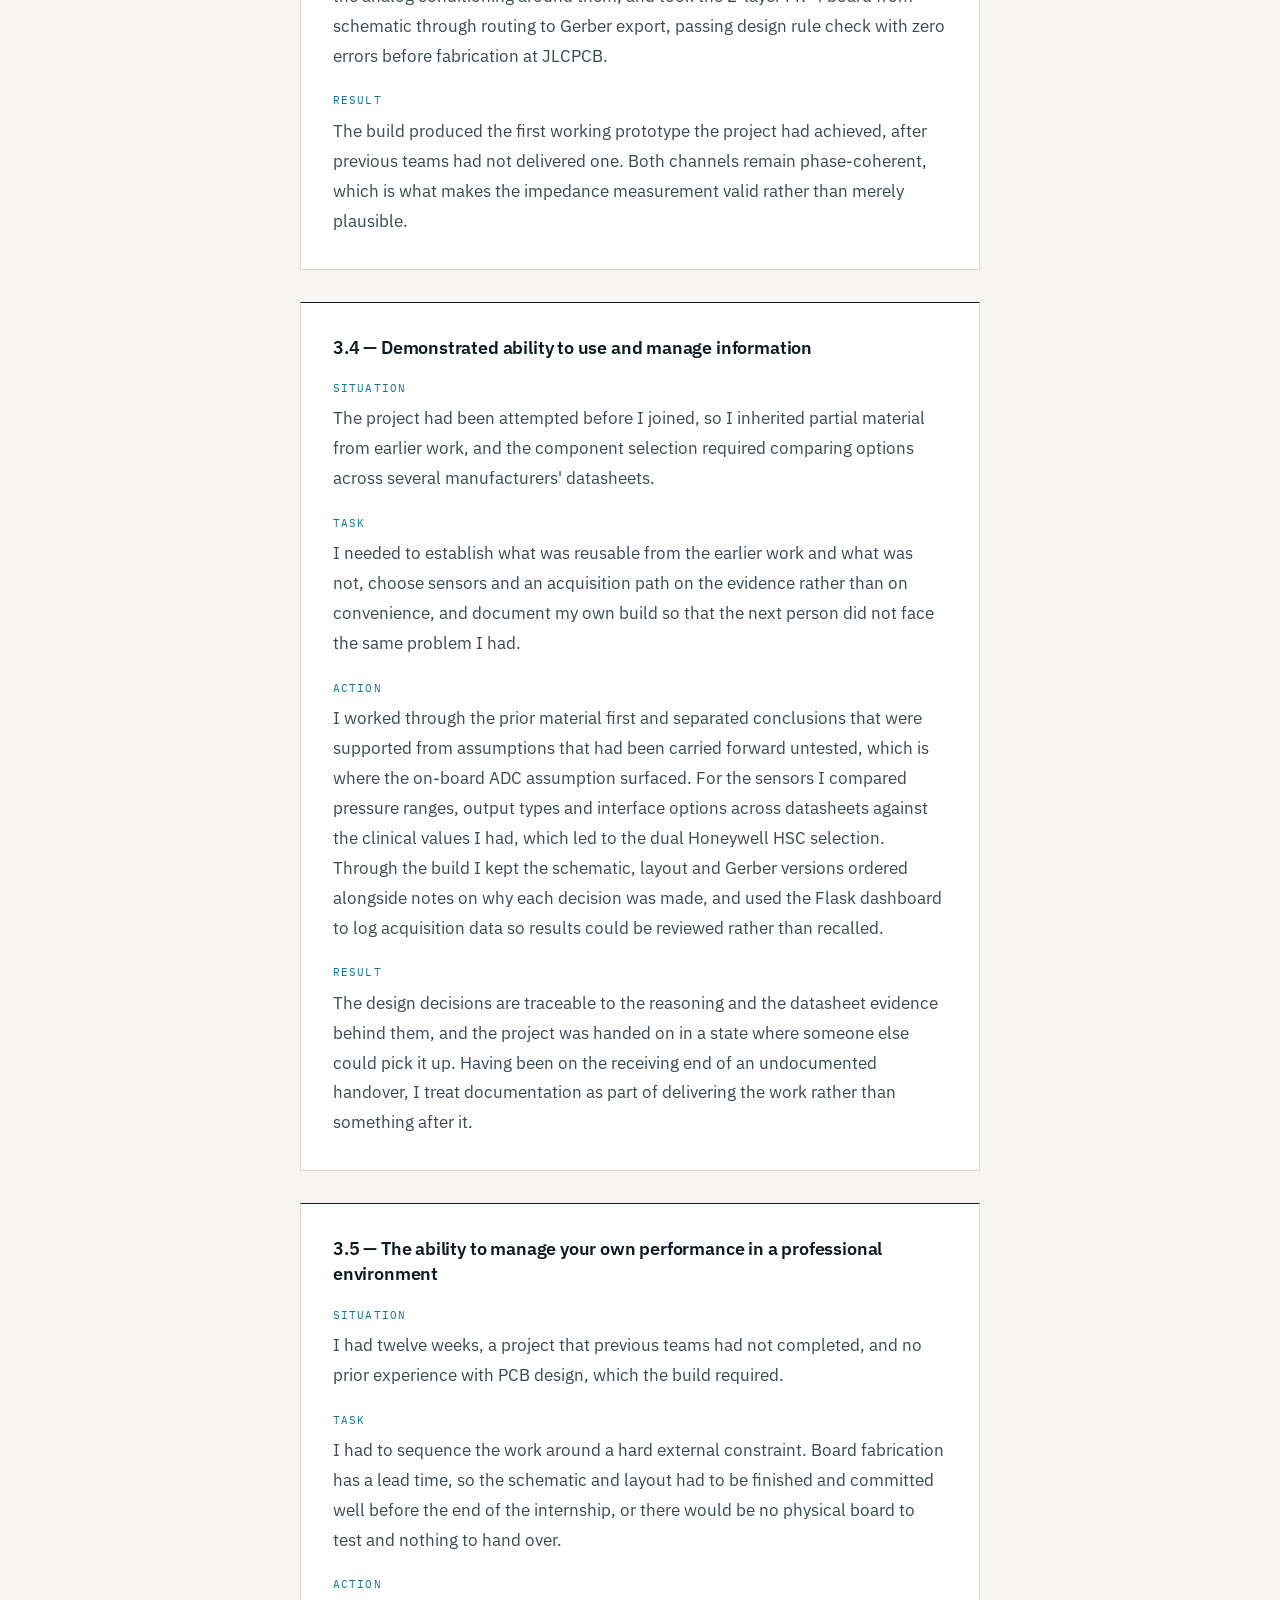
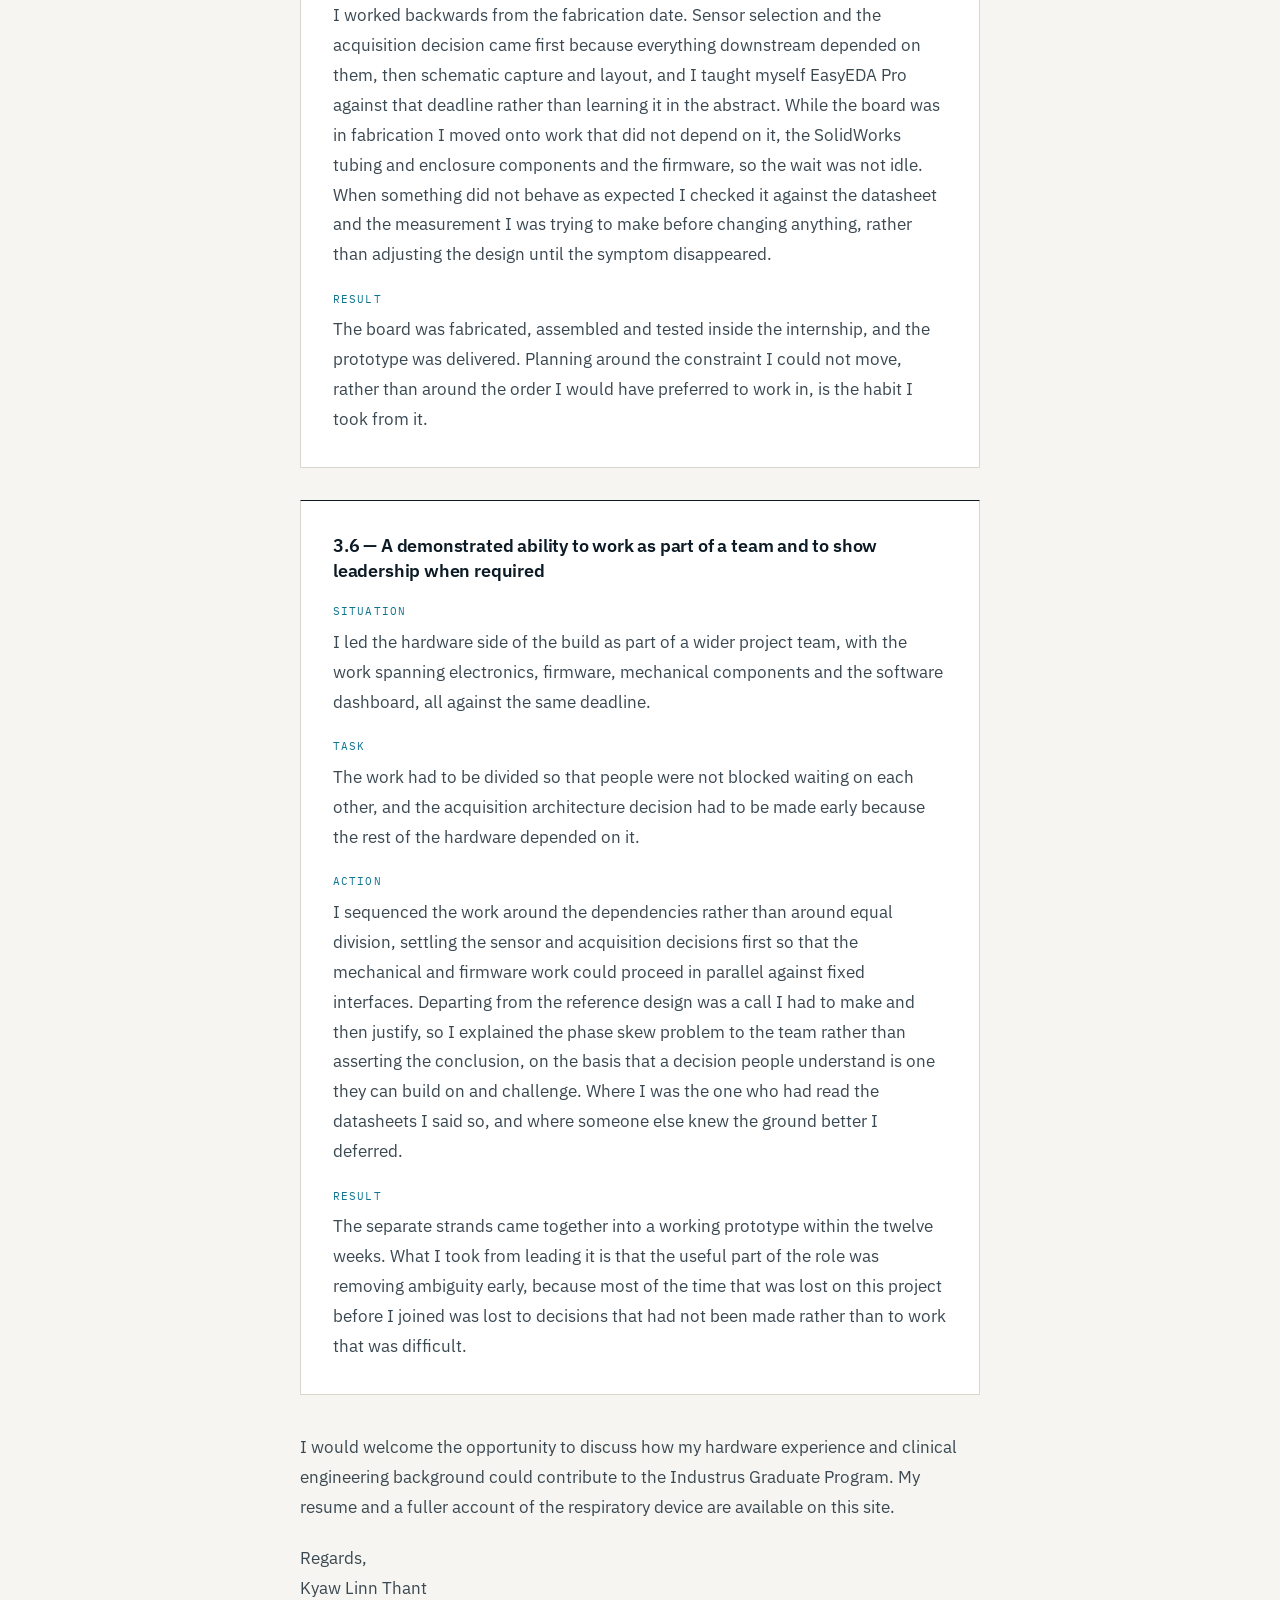
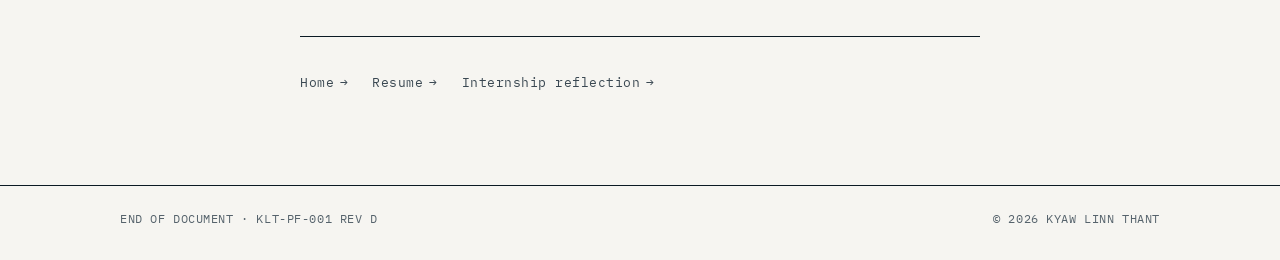
==== commit 808e2096: "Redesign site as an engineering controlled-document style Co-Authored-By: Claude Opus 5.5 <noreply@a" ====
--- a/letter.html
+++ b/letter.html
@@ -6,28 +6,44 @@
 <title>Cover Letter — Kyaw Linn Thant</title>
 <link rel="preconnect" href="https://fonts.googleapis.com">
 <link rel="preconnect" href="https://fonts.gstatic.com" crossorigin>
-<link href="https://fonts.googleapis.com/css2?family=Inter:wght@300;400;500;600;700&family=JetBrains+Mono:wght@400;500&display=swap" rel="stylesheet">
+<link href="https://fonts.googleapis.com/css2?family=IBM+Plex+Mono:wght@400;500&family=IBM+Plex+Sans:wght@400;500;600&family=Instrument+Serif:ital@0;1&display=swap" rel="stylesheet">
 <link rel="stylesheet" href="style.css">
 <link rel="stylesheet" href="pages.css">
+<script>
+  try { var t = localStorage.getItem('theme'); if (t) document.documentElement.dataset.theme = t; } catch (e) {}
+</script>
 </head>
 <body>
 
-<!-- NAV -->
-<nav>
-  <a href="index.html" class="nav-name" style="text-decoration:none;color:inherit">KLT<span class="nav-dot">.</span></a>
-  <ul class="nav-links">
-    <li><a href="index.html#about">About</a></li>
-    <li><a href="index.html#projects">Work</a></li>
-    <li><a href="resume.html">Resume</a></li>
-    <li><a href="reflection.html">Reflection</a></li>
-    <li><a href="letter.html" class="active">Letter</a></li>
-    <li><a href="index.html#contact">Contact</a></li>
-  </ul>
+<div class="doc-strip" aria-hidden="true">
+  <div class="container">
+    <span>KLT-PF-001 · Rev D</span>
+    <span class="hide-sm">Biomedical engineering portfolio</span>
+    <span class="status">Open to quality &amp; engineering roles</span>
+  </div>
+</div>
+
+<nav class="site-nav" aria-label="Main">
+  <div class="container">
+    <a href="index.html" class="brand"><span class="brand-mark">KL</span><span class="brand-text">Kyaw Linn Thant</span></a>
+    <ul class="nav-links">
+      <li><a href="index.html#profile">Profile</a></li>
+      <li><a href="index.html#work">Work</a></li>
+      <li><a href="index.html#capability">Skills</a></li>
+      <li><a href="resume.html">Resume</a></li>
+      <li><a href="reflection.html">Reflection</a></li>
+      <li><a href="letter.html" class="active" aria-current="page">Letter</a></li>
+      <li><a href="index.html#contact">Contact</a></li>
+    </ul>
+    <button class="theme-btn" type="button" aria-label="Switch light or dark theme">
+      <svg viewBox="0 0 24 24" fill="none" stroke="currentColor" stroke-width="1.6" aria-hidden="true"><circle cx="12" cy="12" r="8.5"/><path d="M12 3.5v17" /><path d="M12 3.5a8.5 8.5 0 0 1 0 17z" fill="currentColor"/></svg>
+    </button>
+  </div>
 </nav>
 
 <header class="page-header">
   <div class="container">
-    <p class="section-label">Cover Letter</p>
+    <p class="section-label" data-doc="DOC 1.3">Cover Letter</p>
     <h1>Letter.</h1>
   </div>
 </header>
@@ -222,12 +238,26 @@
   </div>
 </main>
 
-<footer>
-  <div class="container footer-inner">
-    <span>Kyaw Linn Thant</span>
-    <span>© 2026</span>
+<footer class="site-foot">
+  <div class="container">
+    <span>End of document · KLT-PF-001 Rev D</span>
+    <span>© 2026 Kyaw Linn Thant</span>
   </div>
 </footer>
+
+<script>
+(function () {
+  var btn = document.querySelector('.theme-btn');
+  if (!btn) return;
+  btn.addEventListener('click', function () {
+    var root = document.documentElement;
+    var cur = root.dataset.theme || (matchMedia('(prefers-color-scheme: dark)').matches ? 'dark' : 'light');
+    var next = cur === 'dark' ? 'light' : 'dark';
+    root.dataset.theme = next;
+    try { localStorage.setItem('theme', next); } catch (e) {}
+  });
+})();
+</script>
 
 </body>
 </html>
--- a/style.css
+++ b/style.css
@@ -1,225 +1,311 @@
+/* =========================================================
+   KLT portfolio — "controlled document" design system
+   Editorial grid × engineering datasheet.
+   Palette: clinical teal on paper (ui-ux-pro-max: medical clinic)
+   Type: Instrument Serif (display) · IBM Plex Sans · IBM Plex Mono
+   ========================================================= */
+
 *, *::before, *::after { box-sizing: border-box; margin: 0; padding: 0; }
 
 :root {
-  --bg: #041C32;
-  --surface: #062A46;
-  --surface-2: #0A3654;
-  --accent: #E8ECF2;
-  --accent-soft: rgba(232, 236, 242, 0.08);
-  --text: #F4F6FA;
-  --text-muted: #8FA3B8;
-  --text-dim: #4C6579;
-  --border: #0E3A5B;
-  --font: 'Inter', sans-serif;
-  --mono: 'JetBrains Mono', monospace;
-}
-
-html { scroll-behavior: smooth; }
-
+  --bg: #F6F5F1;
+  --surface: #FFFFFF;
+  --surface-2: #EEEDE7;
+  --figure-bg: #ECEFF2;
+  --text: #0B1A24;
+  --text-muted: #3A4852;
+  --text-dim: #56636C;
+  --border: #D8D6CD;
+  --rule: #0B1A24;
+  --accent: #0E7490;
+  --accent-ink: #FFFFFF;
+  --accent-soft: rgba(14, 116, 144, 0.09);
+  --ok: #15803D;
+
+  --serif: 'Instrument Serif', Georgia, 'Times New Roman', serif;
+  --font: 'IBM Plex Sans', system-ui, sans-serif;
+  --mono: 'IBM Plex Mono', ui-monospace, monospace;
+
+  --gutter: clamp(1rem, 4vw, 2.5rem);
+  --ease: cubic-bezier(0.2, 0.7, 0.2, 1);
+  color-scheme: light;
+}
+
+@media (prefers-color-scheme: dark) {
+  :root:not([data-theme="light"]) {
+    --bg: #0B1419; --surface: #111D24; --surface-2: #16252E; --figure-bg: #DCE3E8;
+    --text: #E8EEF0; --text-muted: #B3C0C6; --text-dim: #8D9CA4;
+    --border: #24363F; --rule: #E8EEF0;
+    --accent: #5FD0E6; --accent-ink: #062530; --accent-soft: rgba(95, 208, 230, 0.1);
+    --ok: #4ADE80; color-scheme: dark;
+  }
+}
+:root[data-theme="dark"] {
+  --bg: #0B1419; --surface: #111D24; --surface-2: #16252E; --figure-bg: #DCE3E8;
+  --text: #E8EEF0; --text-muted: #B3C0C6; --text-dim: #8D9CA4;
+  --border: #24363F; --rule: #E8EEF0;
+  --accent: #5FD0E6; --accent-ink: #062530; --accent-soft: rgba(95, 208, 230, 0.1);
+  --ok: #4ADE80; color-scheme: dark;
+}
+
+html { scroll-behavior: smooth; scroll-padding-top: 5rem; }
 body {
-  background: var(--bg);
-  color: var(--text);
-  font-family: var(--font);
-  line-height: 1.6;
-  -webkit-font-smoothing: antialiased;
-  overflow-x: hidden;
-}
-
-.container { max-width: 1040px; margin: 0 auto; padding: 0 2rem; }
-
-/* ===== NAV ===== */
-nav {
-  position: fixed; top: 0; left: 0; right: 0; z-index: 100;
-  display: flex; align-items: center; justify-content: space-between;
-  padding: 1.25rem 3rem;
-  background: rgba(4, 28, 50, 0.8);
-  backdrop-filter: blur(18px);
-  border-bottom: 1px solid transparent;
-  transition: border-color 0.3s;
-}
-nav:hover { border-color: var(--border); }
-.nav-name { font-weight: 700; font-size: 1rem; letter-spacing: 0.02em; }
-.nav-dot { color: var(--accent); }
-.nav-links { display: flex; gap: 2.25rem; list-style: none; }
+  background: var(--bg); color: var(--text);
+  font-family: var(--font); font-size: 1rem; line-height: 1.6;
+  -webkit-font-smoothing: antialiased; overflow-x: hidden;
+}
+img { max-width: 100%; display: block; }
+a { color: inherit; }
+:focus-visible { outline: 2px solid var(--accent); outline-offset: 3px; border-radius: 2px; }
+::selection { background: var(--accent); color: var(--accent-ink); }
+
+.container { max-width: 1120px; margin: 0 auto; padding: 0 var(--gutter); }
+.mono { font-family: var(--mono); }
+
+/* ===== DOCUMENT STRIP + NAV ===== */
+.doc-strip {
+  border-bottom: 1px solid var(--border);
+  font-family: var(--mono); font-size: 0.7rem; letter-spacing: 0.06em; text-transform: uppercase;
+  color: var(--text-dim);
+}
+.doc-strip .container { display: flex; min-width: 0; overflow: hidden; white-space: nowrap; gap: 1.5rem; justify-content: space-between; padding-top: 0.45rem; padding-bottom: 0.45rem; }
+.doc-strip .status { color: var(--ok); }
+.doc-strip .status::before { content: ''; display: inline-block; width: 6px; height: 6px; border-radius: 50%; background: currentColor; margin-right: 0.45rem; vertical-align: 1px; }
+
+nav.site-nav {
+  position: sticky; top: 0; z-index: 50;
+  background: color-mix(in srgb, var(--bg) 88%, transparent);
+  backdrop-filter: blur(12px); -webkit-backdrop-filter: blur(12px);
+  border-bottom: 1px solid var(--border);
+}
+.site-nav .container { display: flex; align-items: center; gap: 1.5rem; min-height: 3.6rem; }
+.brand {
+  font-family: var(--mono); font-weight: 500; font-size: 0.88rem; letter-spacing: 0.04em;
+  text-decoration: none; display: inline-flex; align-items: center; gap: 0.55rem; white-space: nowrap;
+}
+.brand-mark {
+  display: inline-grid; place-items: center; width: 1.7rem; height: 1.7rem;
+  border: 1.5px solid var(--text); font-size: 0.7rem; font-weight: 600;
+}
+.nav-links {
+  display: flex; gap: 0.25rem; list-style: none; margin-left: auto; min-width: 0;
+  overflow-x: auto; scrollbar-width: none;
+}
+.nav-links::-webkit-scrollbar { display: none; }
 .nav-links a {
-  font-size: 0.82rem; color: var(--text-muted); text-decoration: none;
-  letter-spacing: 0.03em; transition: color 0.2s; position: relative;
-}
-.nav-links a::after {
-  content: ''; position: absolute; bottom: -4px; left: 0; width: 0; height: 1px;
-  background: var(--accent); transition: width 0.25s;
-}
-.nav-links a:hover, .nav-links a.active { color: var(--text); }
-.nav-links a:hover::after, .nav-links a.active::after { width: 100%; }
+  display: inline-flex; align-items: center; min-height: 44px; padding: 0 0.7rem;
+  font-size: 0.86rem; color: var(--text-muted); text-decoration: none; white-space: nowrap;
+  transition: color 0.2s var(--ease);
+}
+.nav-links a:hover { color: var(--text); }
+.nav-links a.active { color: var(--text); box-shadow: inset 0 -2px 0 var(--accent); }
+.theme-btn {
+  flex: none; width: 44px; height: 44px; border: 1px solid var(--border); background: transparent;
+  color: var(--text); cursor: pointer; display: grid; place-items: center; border-radius: 50%;
+  transition: border-color 0.2s var(--ease);
+}
+.theme-btn:hover { border-color: var(--text); }
+.theme-btn svg { width: 18px; height: 18px; }
+
+/* ===== TYPE ===== */
+.label {
+  font-family: var(--mono); font-size: 0.74rem; letter-spacing: 0.08em; text-transform: uppercase;
+  color: var(--text-dim);
+}
+.label .num { color: var(--accent); margin-right: 0.6rem; }
+h1, h2 { font-family: var(--serif); font-weight: 400; letter-spacing: -0.01em; }
+h2 { font-size: clamp(2.1rem, 4.6vw, 3.4rem); line-height: 1.02; }
+h2 em, h1 em { font-style: italic; color: var(--accent); }
+h3 { font-family: var(--font); font-weight: 600; font-size: 1.3rem; letter-spacing: -0.01em; line-height: 1.25; }
+p { max-width: 68ch; }
 
 /* ===== HERO ===== */
-.hero {
-  min-height: 100vh; display: flex; flex-direction: column;
-  align-items: center; justify-content: center; text-align: center;
-  position: relative; padding: 6rem 2rem;
-  background:
-    radial-gradient(circle at 50% 35%, rgba(232,236,242,0.045), transparent 55%),
-    var(--bg);
-}
-.hero-inner { max-width: 640px; }
-.eyebrow {
-  font-family: var(--mono); font-size: 0.75rem; color: var(--text-muted);
-  letter-spacing: 0.16em; text-transform: uppercase; margin-bottom: 1.75rem;
-}
-h1 {
-  font-size: clamp(3rem, 8vw, 5.5rem); font-weight: 700; letter-spacing: -0.045em;
-  line-height: 1; margin-bottom: 1.5rem;
-  background: linear-gradient(180deg, #FFFFFF 0%, #A9B7D0 100%);
-  -webkit-background-clip: text; background-clip: text; -webkit-text-fill-color: transparent;
-}
-.hero-tagline { font-size: clamp(1.05rem, 2.2vw, 1.3rem); color: var(--text-muted); margin-bottom: 2.5rem; font-weight: 300; }
-.hero-cta { display: flex; gap: 1rem; justify-content: center; }
-.btn-primary {
-  padding: 0.8rem 1.8rem; background: var(--accent); color: #08111F;
-  font-size: 0.9rem; font-weight: 600; text-decoration: none; border-radius: 4px;
-  transition: transform 0.2s, box-shadow 0.2s;
-}
-.btn-primary:hover { transform: translateY(-2px); box-shadow: 0 8px 24px rgba(232,236,242,0.15); }
-.btn-ghost {
-  padding: 0.8rem 1.8rem; border: 1px solid var(--border); color: var(--text-muted);
-  font-size: 0.9rem; font-weight: 500; text-decoration: none; border-radius: 4px;
-  transition: border-color 0.2s, color 0.2s;
-}
-.btn-ghost:hover { border-color: var(--accent); color: var(--accent); }
-.scroll-hint {
-  position: absolute; bottom: 2.5rem; display: flex; flex-direction: column;
-  align-items: center; gap: 0.6rem;
-}
-.scroll-hint span { font-family: var(--mono); font-size: 0.65rem; color: var(--text-dim); letter-spacing: 0.15em; text-transform: uppercase; }
-.scroll-line { width: 1px; height: 36px; background: linear-gradient(var(--accent), transparent); animation: scrolldrop 2s infinite; }
-@keyframes scrolldrop { 0% { opacity: 0; transform: scaleY(0); transform-origin: top; } 50% { opacity: 1; transform: scaleY(1); transform-origin: top; } 100% { opacity: 0; transform: scaleY(1); transform-origin: bottom; } }
+.hero { padding: clamp(3rem, 9vw, 7rem) 0 clamp(2.5rem, 6vw, 4.5rem); position: relative; }
+.hero-grid { display: grid; grid-template-columns: minmax(0, 1.45fr) minmax(0, 1fr); gap: clamp(2rem, 5vw, 4.5rem); align-items: end; }
+.hero h1 {
+  font-size: clamp(3.4rem, 10.5vw, 8.2rem); line-height: 0.9; margin: 1.4rem 0 1.6rem;
+}
+.hero h1 .line { display: block; }
+.hero-lede { font-size: clamp(1.1rem, 2vw, 1.35rem); color: var(--text-muted); line-height: 1.5; max-width: 34ch; }
+.hero-cta { display: flex; flex-wrap: wrap; gap: 0.75rem; margin-top: 2rem; }
+.btn {
+  display: inline-flex; align-items: center; gap: 0.6rem; min-height: 48px; padding: 0 1.35rem;
+  font-family: var(--mono); font-size: 0.82rem; letter-spacing: 0.04em; text-decoration: none;
+  border: 1.5px solid var(--text); transition: background 0.2s var(--ease), color 0.2s var(--ease), transform 0.2s var(--ease);
+}
+.btn-solid { background: var(--text); color: var(--bg); }
+.btn-solid:hover { background: var(--accent); border-color: var(--accent); color: var(--accent-ink); }
+.btn-line { color: var(--text); }
+.btn-line:hover { background: var(--text); color: var(--bg); }
+.btn .arr { transition: transform 0.2s var(--ease); }
+.btn:hover .arr { transform: translateX(3px); }
+
+/* spec sheet */
+.spec-sheet { border: 1.5px solid var(--rule); background: var(--surface); }
+.spec-sheet-head {
+  display: flex; justify-content: space-between; padding: 0.6rem 0.9rem;
+  border-bottom: 1.5px solid var(--rule); font-family: var(--mono); font-size: 0.7rem;
+  letter-spacing: 0.08em; text-transform: uppercase;
+}
+.spec-sheet dl { display: grid; grid-template-columns: auto 1fr; }
+.spec-sheet dt, .spec-sheet dd { padding: 0.75rem 0.9rem; border-bottom: 1px solid var(--border); }
+.spec-sheet dt { font-family: var(--mono); font-size: 0.72rem; letter-spacing: 0.06em; text-transform: uppercase; color: var(--text-dim); border-right: 1px solid var(--border); padding-top: 0.9rem; }
+.spec-sheet dd { font-size: 0.93rem; color: var(--text); }
+.spec-sheet dd small { display: block; color: var(--text-dim); font-size: 0.8rem; }
+.spec-sheet dl > :nth-last-child(-n+2) { border-bottom: 0; }
+
+/* oscilloscope trace */
+.trace { margin-top: clamp(2.5rem, 6vw, 4rem); border-top: 1.5px solid var(--rule); border-bottom: 1px solid var(--border); position: relative; }
+.trace svg { width: 100%; height: clamp(70px, 10vw, 120px); display: block; }
+.trace .grid-line { stroke: var(--border); stroke-width: 1; }
+.trace .wave { fill: none; stroke: var(--accent); stroke-width: 2; stroke-dasharray: 2400; stroke-dashoffset: 2400; animation: draw 3.2s var(--ease) 0.3s forwards; }
+.trace .wave-2 { fill: none; stroke: var(--text-dim); stroke-width: 1.25; stroke-dasharray: 2400; stroke-dashoffset: 2400; animation: draw 3.2s var(--ease) 0.7s forwards; }
+.trace-cap { position: absolute; right: 0; bottom: 0.4rem; font-family: var(--mono); font-size: 0.66rem; letter-spacing: 0.06em; color: var(--text-dim); text-transform: uppercase; background: var(--bg); padding-left: 0.5rem; }
+@keyframes draw { to { stroke-dashoffset: 0; } }
+
+/* ===== METRICS ===== */
+.metrics { display: grid; grid-template-columns: repeat(4, 1fr); border-bottom: 1px solid var(--border); }
+.metric { padding: 1.6rem 1.2rem 1.6rem 0; border-right: 1px solid var(--border); }
+.metric + .metric { padding-left: 1.2rem; }
+.metric:last-child { border-right: 0; }
+.metric-val { font-family: var(--mono); font-weight: 400; font-size: clamp(2rem, 4.4vw, 3rem); line-height: 1; letter-spacing: -0.03em; }
+.metric-val sup { font-family: var(--mono); font-size: 0.85rem; color: var(--accent); vertical-align: top; margin-left: 0.2rem; }
+.metric-lbl { margin-top: 0.6rem; font-size: 0.86rem; color: var(--text-muted); line-height: 1.4; }
 
 /* ===== SECTIONS ===== */
-section { padding: 7rem 0; border-top: 1px solid var(--border); }
-.section-label {
-  font-family: var(--mono); font-size: 0.72rem; color: var(--text-muted);
-  letter-spacing: 0.14em; text-transform: uppercase; margin-bottom: 1rem;
-}
-h2 {
-  font-size: clamp(1.8rem, 4vw, 2.6rem); font-weight: 600; letter-spacing: -0.035em;
-  line-height: 1.1; margin-bottom: 1.5rem; max-width: 640px;
-}
-
-/* reveal animation */
-.reveal { opacity: 0; transform: translateY(24px); transition: opacity 0.7s ease, transform 0.7s ease; }
+.section { padding: clamp(4rem, 9vw, 7rem) 0; border-top: 1.5px solid var(--rule); }
+.section-head { display: grid; grid-template-columns: minmax(0, 1fr) minmax(0, 2fr); gap: 2rem; margin-bottom: clamp(2.5rem, 5vw, 4rem); align-items: start; }
+.section-head .label { padding-top: 0.9rem; }
+
+/* profile */
+.profile-body { display: grid; grid-template-columns: minmax(0, 1fr) minmax(0, 2fr); gap: 2rem; }
+.profile-body .prose p { font-size: 1.08rem; color: var(--text-muted); line-height: 1.75; }
+.profile-body .prose p + p { margin-top: 1.1rem; }
+.profile-body .prose p:first-child { font-size: 1.3rem; color: var(--text); line-height: 1.55; }
+.pull {
+  font-family: var(--serif); font-style: italic; font-size: 1.55rem; line-height: 1.3;
+  border-left: 2px solid var(--accent); padding-left: 1.1rem; color: var(--text); align-self: start;
+}
+
+/* ===== WORK ===== */
+.project { display: grid; grid-template-columns: minmax(0, 1.15fr) minmax(0, 1fr); gap: clamp(1.75rem, 4vw, 3.5rem); padding: clamp(2.5rem, 5vw, 3.5rem) 0; border-top: 1px solid var(--border); }
+.project:first-of-type { border-top: 0; padding-top: 0; }
+.project.flip .project-fig { order: 2; }
+.project-fig { margin: 0; }
+.fig-frame { background: var(--figure-bg); border: 1px solid var(--border); aspect-ratio: 4 / 3; overflow: hidden; position: relative; }
+.fig-frame img { width: 100%; height: 100%; object-fit: contain; padding: 6%; transition: transform 0.6s var(--ease); }
+.fig-frame.cover img { object-fit: cover; padding: 0; }
+.project:hover .fig-frame img { transform: scale(1.025); }
+.fig-frame .corner { position: absolute; top: 0.6rem; left: 0.6rem; font-family: var(--mono); font-size: 0.66rem; letter-spacing: 0.06em; background: var(--text); color: var(--bg); padding: 0.2rem 0.45rem; }
+figcaption { margin-top: 0.7rem; font-family: var(--mono); font-size: 0.74rem; color: var(--text-dim); line-height: 1.5; }
+figcaption b { color: var(--text); font-weight: 500; }
+.thumbs { display: grid; grid-template-columns: repeat(3, 1fr); gap: 0.5rem; margin-top: 0.75rem; }
+.thumbs .fig-frame { aspect-ratio: 4 / 3; }
+.thumbs .fig-frame img { padding: 4%; }
+
+.project-meta { display: flex; flex-wrap: wrap; gap: 0.4rem; margin-bottom: 1rem; }
+.chip { font-family: var(--mono); font-size: 0.7rem; letter-spacing: 0.05em; text-transform: uppercase; padding: 0.25rem 0.55rem; border: 1px solid var(--border); color: var(--text-muted); }
+.chip.live { border-color: var(--accent); color: var(--accent); }
+.chip.done { border-color: var(--ok); color: var(--ok); }
+.project h3 { font-family: var(--serif); font-weight: 400; font-size: clamp(1.9rem, 3.6vw, 2.6rem); line-height: 1.05; letter-spacing: -0.005em; }
+.project-desc { margin-top: 0.9rem; color: var(--text-muted); font-size: 1.02rem; line-height: 1.7; }
+.kpis { display: grid; grid-template-columns: repeat(3, 1fr); margin-top: 1.5rem; border-top: 1.5px solid var(--rule); border-bottom: 1px solid var(--border); }
+.kpi { padding: 0.9rem 0.6rem 0.9rem 0; }
+.kpi + .kpi { padding-left: 0.8rem; border-left: 1px solid var(--border); }
+.kpi-val { font-family: var(--mono); font-size: 1.15rem; font-weight: 500; color: var(--text); }
+.kpi-lbl { font-size: 0.78rem; color: var(--text-dim); line-height: 1.35; margin-top: 0.2rem; }
+
+details.spec { margin-top: 1.25rem; }
+details.spec summary {
+  list-style: none; cursor: pointer; display: inline-flex; align-items: center; gap: 0.6rem; min-height: 44px;
+  font-family: var(--mono); font-size: 0.8rem; letter-spacing: 0.04em; color: var(--text);
+  border-bottom: 1.5px solid var(--text);
+}
+details.spec summary::-webkit-details-marker { display: none; }
+details.spec summary .plus { transition: transform 0.25s var(--ease); display: inline-block; }
+details.spec[open] summary .plus { transform: rotate(45deg); }
+details.spec summary:hover { color: var(--accent); border-color: var(--accent); }
+.spec-rows { margin-top: 0.9rem; }
+.spec-row { display: grid; grid-template-columns: 7.5rem 1fr; gap: 1rem; padding: 0.75rem 0; border-bottom: 1px solid var(--border); }
+.spec-key { font-family: var(--mono); font-size: 0.7rem; color: var(--text-dim); letter-spacing: 0.06em; text-transform: uppercase; padding-top: 0.15rem; }
+.spec-val { font-size: 0.92rem; color: var(--text-muted); line-height: 1.6; }
+
+/* ===== CAPABILITY MATRIX ===== */
+.matrix { display: grid; grid-template-columns: repeat(3, 1fr); border-top: 1.5px solid var(--rule); border-left: 1px solid var(--border); }
+.cap { padding: 1.6rem 1.4rem 1.8rem; border-right: 1px solid var(--border); border-bottom: 1px solid var(--border); background: var(--bg); transition: background 0.25s var(--ease); }
+.cap:hover { background: var(--surface); }
+.cap.feature { background: var(--accent-soft); }
+.cap-id { font-family: var(--mono); font-size: 0.72rem; color: var(--accent); letter-spacing: 0.06em; }
+.cap h3 { font-size: 1.08rem; margin: 0.5rem 0 0.8rem; }
+.cap ul { list-style: none; }
+.cap li { font-size: 0.9rem; color: var(--text-muted); padding: 0.3rem 0; border-top: 1px dashed var(--border); line-height: 1.45; }
+.cap li:first-child { border-top: 0; }
+
+/* ===== REVISION HISTORY ===== */
+.rev-table { width: 100%; border-collapse: collapse; border-top: 1.5px solid var(--rule); }
+.rev-table th { text-align: left; font-family: var(--mono); font-weight: 500; font-size: 0.7rem; letter-spacing: 0.08em; text-transform: uppercase; color: var(--text-dim); padding: 0.7rem 1rem 0.7rem 0; border-bottom: 1px solid var(--border); }
+.rev-table td { padding: 1.15rem 1rem 1.15rem 0; border-bottom: 1px solid var(--border); vertical-align: top; }
+.rev-table .rev { font-family: var(--mono); font-size: 0.9rem; color: var(--accent); width: 4.5rem; }
+.rev-table .date { font-family: var(--mono); font-size: 0.8rem; color: var(--text-dim); white-space: nowrap; width: 10rem; }
+.rev-table .what b { display: block; font-weight: 600; }
+.rev-table .what span { color: var(--text-muted); font-size: 0.93rem; }
+.rev-table tr.current .rev::after { content: ' ●'; color: var(--ok); font-size: 0.7rem; }
+
+/* ===== CONTACT ===== */
+.contact h2 { font-size: clamp(3rem, 9vw, 6.5rem); line-height: 0.95; }
+.contact-sub { margin-top: 1.2rem; color: var(--text-muted); font-size: 1.1rem; }
+.contact-list { margin-top: 2.5rem; border-top: 1.5px solid var(--rule); }
+.contact-row {
+  display: grid; grid-template-columns: 9rem 1fr auto; gap: 1rem; align-items: center;
+  padding: 1.2rem 0; border-bottom: 1px solid var(--border); text-decoration: none; min-height: 44px;
+  transition: padding 0.25s var(--ease), color 0.2s var(--ease);
+}
+.contact-row:hover { padding-left: 0.6rem; color: var(--accent); }
+.contact-row .k { font-family: var(--mono); font-size: 0.74rem; letter-spacing: 0.08em; text-transform: uppercase; color: var(--text-dim); }
+.contact-row .v { font-size: clamp(1rem, 2.4vw, 1.35rem); overflow-wrap: anywhere; }
+.contact-row .arr { font-family: var(--mono); }
+
+/* ===== FOOTER ===== */
+footer.site-foot { border-top: 1.5px solid var(--rule); padding: 1.5rem 0 2rem; }
+.site-foot .container { display: flex; flex-wrap: wrap; gap: 0.75rem 2rem; justify-content: space-between; font-family: var(--mono); font-size: 0.72rem; letter-spacing: 0.05em; text-transform: uppercase; color: var(--text-dim); }
+
+/* ===== REVEAL ===== */
+.reveal { opacity: 0; transform: translateY(18px); transition: opacity 0.7s var(--ease), transform 0.7s var(--ease); }
 .reveal.visible { opacity: 1; transform: none; }
-
-/* ===== ABOUT ===== */
-.about-flex { display: grid; grid-template-columns: 1fr 1fr; gap: 3.5rem; margin-bottom: 3.5rem; }
-.about-right p { color: var(--text-muted); font-size: 1rem; line-height: 1.8; }
-.about-right p + p { margin-top: 1.1rem; }
-
-/* accordion */
-.accordion { border-top: 1px solid var(--border); }
-.acc-item { border-bottom: 1px solid var(--border); }
-.acc-head {
-  width: 100%; background: none; border: none; cursor: pointer;
-  display: flex; align-items: center; justify-content: space-between;
-  padding: 1.4rem 0; color: var(--text); font-family: var(--font);
-  font-size: 1.05rem; font-weight: 500; text-align: left; transition: color 0.2s;
-}
-.acc-head:hover { color: var(--accent); }
-.acc-icon { font-size: 1.4rem; color: var(--accent); font-weight: 300; transition: transform 0.3s; }
-.acc-item.open .acc-icon { transform: rotate(45deg); }
-.acc-body { max-height: 0; overflow: hidden; transition: max-height 0.35s ease; }
-.acc-item.open .acc-body { max-height: 200px; }
-.acc-body p { color: var(--text-muted); font-size: 0.92rem; line-height: 1.75; padding-bottom: 1.4rem; max-width: 720px; }
-
-/* ===== PROJECTS ===== */
-.projects-heading { margin-bottom: 3.5rem; }
-.pcard {
-  display: grid; grid-template-columns: 300px 1fr; gap: 0;
-  border: 1px solid var(--border); border-radius: 10px; overflow: hidden;
-  margin-bottom: 2rem; background: var(--surface); transition: border-color 0.3s;
-}
-.pcard:hover { border-color: rgba(232,236,242,0.22); }
-.pcard-media { border-right: 1px solid var(--border); }
-.pcard-img-placeholder {
-  width: 100%; height: 100%; min-height: 260px; background: var(--surface-2);
-  display: flex; flex-direction: column; align-items: center; justify-content: center; gap: 0.4rem;
-}
-.pcard-img-placeholder span { font-family: var(--mono); font-size: 0.68rem; color: var(--text-dim); letter-spacing: 0.1em; }
-.pcard-img-placeholder p { font-size: 0.78rem; color: var(--text-dim); }
-.pcard-img { display: block; width: 100%; height: 100%; min-height: 260px; max-width: 100%; object-fit: cover; }
-.pcard-content { padding: 2rem; }
-.pcard-tags { display: flex; gap: 0.5rem; margin-bottom: 1rem; flex-wrap: wrap; }
-.tag {
-  font-family: var(--mono); font-size: 0.66rem; letter-spacing: 0.06em; text-transform: uppercase;
-  padding: 0.28rem 0.65rem; border-radius: 3px; border: 1px solid var(--border); color: var(--text-muted);
-}
-.tag-active { border-color: rgba(232,236,242,0.3); color: var(--text); }
-.tag-done { border-color: rgba(74,222,128,0.35); color: #4ade80; }
-h3 { font-size: 1.5rem; font-weight: 600; letter-spacing: -0.03em; margin-bottom: 0.7rem; }
-.pcard-desc { color: var(--text-muted); font-size: 0.95rem; line-height: 1.7; margin-bottom: 1.5rem; max-width: 560px; }
-.expand-btn {
-  background: none; border: 1px solid var(--border); color: var(--text); cursor: pointer;
-  font-family: var(--mono); font-size: 0.75rem; letter-spacing: 0.05em; padding: 0.55rem 1rem;
-  border-radius: 4px; display: inline-flex; align-items: center; gap: 0.5rem; transition: all 0.2s;
-}
-.expand-btn:hover { border-color: var(--accent); color: var(--accent); }
-.expand-icon { transition: transform 0.3s; }
-.expand-btn.active .expand-icon { transform: rotate(180deg); }
-.expand-panel { max-height: 0; overflow: hidden; transition: max-height 0.4s ease; }
-.expand-panel.open { max-height: 800px; }
-.expand-inner { padding-top: 1.75rem; }
-.spec-row { display: grid; grid-template-columns: 110px 1fr; gap: 1rem; padding: 0.75rem 0; border-bottom: 1px solid var(--border); }
-.spec-key { font-family: var(--mono); font-size: 0.68rem; color: var(--text-muted); letter-spacing: 0.06em; text-transform: uppercase; padding-top: 0.1rem; }
-.spec-val { font-size: 0.88rem; color: var(--text-muted); line-height: 1.6; }
-.mini-gallery { display: grid; grid-template-columns: repeat(3, 1fr); gap: 0.6rem; margin-top: 1.5rem; }
-.mini-img {
-  aspect-ratio: 4/3; background: var(--surface-2); border: 1px dashed var(--border); border-radius: 5px;
-  display: flex; align-items: center; justify-content: center;
-}
-.mini-img span { font-family: var(--mono); font-size: 0.65rem; color: var(--text-dim); letter-spacing: 0.08em; }
-.mini-img img { display: block; width: 100%; height: 100%; max-width: 100%; object-fit: cover; border-radius: 5px; }
-
-/* upcoming */
-.soon-row { display: grid; grid-template-columns: 1fr 1fr; gap: 1.25rem; margin-top: 1rem; }
-.soon-card {
-  border: 1px dashed var(--border); border-radius: 10px; padding: 2rem;
-  display: flex; flex-direction: column; gap: 0.5rem; opacity: 0.55; transition: opacity 0.3s;
-}
-.soon-card:hover { opacity: 0.8; }
-.soon-label { font-family: var(--mono); font-size: 0.65rem; color: var(--text-dim); letter-spacing: 0.1em; text-transform: uppercase; }
-.soon-card h4 { font-size: 1.15rem; font-weight: 500; color: var(--text-muted); }
-
-/* ===== CONTACT ===== */
-.contact-sub { color: var(--text-muted); font-size: 1rem; max-width: 500px; margin-bottom: 2.5rem; }
-.contact-cards { display: grid; grid-template-columns: repeat(3, 1fr); gap: 1rem; }
-.contact-card {
-  border: 1px solid var(--border); border-radius: 8px; padding: 1.5rem;
-  text-decoration: none; display: flex; flex-direction: column; gap: 0.4rem;
-  transition: border-color 0.2s, transform 0.2s; background: var(--surface);
-}
-.contact-card:hover { border-color: var(--accent); transform: translateY(-3px); }
-.cc-label { font-family: var(--mono); font-size: 0.66rem; color: var(--text-muted); letter-spacing: 0.1em; text-transform: uppercase; }
-.cc-value { font-size: 0.92rem; color: var(--text); }
-
-/* ===== FOOTER ===== */
-footer { padding: 2.5rem 0; border-top: 1px solid var(--border); }
-.footer-inner { display: flex; justify-content: space-between; align-items: center; }
-.footer-inner span { font-family: var(--mono); font-size: 0.72rem; color: var(--text-dim); letter-spacing: 0.04em; }
+.no-js .reveal { opacity: 1; transform: none; }
+@media (prefers-reduced-motion: reduce) {
+  html { scroll-behavior: auto; }
+  .reveal { opacity: 1; transform: none; transition: none; }
+  .trace .wave, .trace .wave-2 { animation: none; stroke-dashoffset: 0; }
+  * { transition-duration: 0.01ms !important; }
+}
 
 /* ===== RESPONSIVE ===== */
-@media (max-width: 820px) {
-  nav { padding: 1rem 1.5rem; }
-  .nav-links { gap: 1.5rem; }
-  section { padding: 4.5rem 0; }
-  .about-flex { grid-template-columns: 1fr; gap: 1.5rem; }
-  .pcard { grid-template-columns: 1fr; }
-  .pcard-media { border-right: none; border-bottom: 1px solid var(--border); }
-  .pcard-img-placeholder { min-height: 180px; }
-  .soon-row { grid-template-columns: 1fr; }
-  .contact-cards { grid-template-columns: 1fr; }
-  .spec-row { grid-template-columns: 1fr; gap: 0.25rem; }
-}
-@media (max-width: 430px) {
-  nav { padding: 1rem 1.1rem; }
-  .nav-links { gap: 0.85rem; }
-  .nav-links a { font-size: 0.72rem; }
-}
+@media (max-width: 900px) {
+  .hero-grid, .section-head, .profile-body, .project { grid-template-columns: 1fr; }
+  .project.flip .project-fig { order: 0; }
+  .section-head { gap: 0.75rem; }
+  .section-head .label { padding-top: 0; }
+  .matrix { grid-template-columns: 1fr 1fr; }
+  .metrics { grid-template-columns: 1fr 1fr; }
+  .metric:nth-child(2) { border-right: 0; }
+  .metric:nth-child(-n+2) { border-bottom: 1px solid var(--border); }
+  .metric:nth-child(3) { padding-left: 0; }
+}
+@media (max-width: 600px) {
+  .doc-strip .hide-sm, .doc-strip span:first-child { display: none; }
+  .doc-strip .container { justify-content: flex-start; }
+  .brand-text { display: none; }
+  .site-nav .container { gap: 0.5rem; }
+  .nav-links a { padding: 0 0.5rem; font-size: 0.82rem; }
+  .matrix { grid-template-columns: 1fr; }
+  .kpis { grid-template-columns: 1fr; }
+  .kpi + .kpi { padding-left: 0; border-left: 0; border-top: 1px solid var(--border); }
+  .spec-row { grid-template-columns: 1fr; gap: 0.2rem; }
+  .rev-table thead { display: none; }
+  .rev-table tr { display: grid; grid-template-columns: auto 1fr; gap: 0 1rem; border-bottom: 1px solid var(--border); padding: 1rem 0; }
+  .rev-table td { border: 0; padding: 0; width: auto !important; }
+  .rev-table td.what { grid-column: 1 / -1; margin-top: 0.4rem; }
+  .contact-row { grid-template-columns: 1fr auto; }
+  .contact-row .k { grid-column: 1 / -1; }
+}
--- a/pages.css
+++ b/pages.css
@@ -1,43 +1,41 @@
-/* ===== SUBPAGE HEADER ===== */
-.page-header { padding: 9rem 0 2.5rem; }
-.page-header h1 { font-size: clamp(2.2rem, 5vw, 3rem); margin-bottom: 0; }
+/* ===== SUBPAGES (resume, reflection, letter) ===== */
+.page-header { padding: clamp(3rem, 8vw, 5.5rem) 0 clamp(2rem, 4vw, 3rem); border-bottom: 1.5px solid var(--rule); }
+.page-header .section-label {
+  font-family: var(--mono); font-size: 0.74rem; letter-spacing: 0.08em; text-transform: uppercase; color: var(--text-dim);
+}
+.page-header .section-label::before { content: attr(data-doc); color: var(--accent); margin-right: 0.6rem; }
+.page-header h1 { font-size: clamp(3rem, 9vw, 6rem); line-height: 0.95; margin-top: 1rem; }
 
-/* ===== DOC LAYOUT ===== */
-main.doc { padding: 1rem 0 5rem; }
-main.doc .container { max-width: 700px; }
-.doc p { color: var(--text-muted); font-size: 1rem; line-height: 1.85; margin-bottom: 1.3rem; }
+main.doc { padding: clamp(2.5rem, 6vw, 4rem) 0 5rem; }
+main.doc .container { max-width: 760px; }
+.doc p { color: var(--text-muted); font-size: 1.04rem; line-height: 1.8; margin-bottom: 1.3rem; }
 .doc strong { color: var(--text); font-weight: 600; }
+.doc a { color: var(--accent); text-underline-offset: 3px; }
 
 /* question labels (reflection.html) */
 .doc .qn {
-  color: var(--text); font-weight: 600; font-size: 1.05rem;
-  letter-spacing: -0.01em; margin-top: 2.75rem; margin-bottom: 0.9rem;
+  color: var(--text); font-family: var(--serif); font-weight: 400; font-size: 1.7rem; line-height: 1.2;
+  margin-top: 3.25rem; margin-bottom: 1rem; padding-top: 1.5rem; border-top: 1px solid var(--border); max-width: none;
 }
-.doc .qn:first-child { margin-top: 0; }
+.doc .qn:first-child { margin-top: 0; padding-top: 0; border-top: 0; }
 
 /* selection-criteria blocks (letter.html) */
-.crit {
-  border: 1px solid var(--border); border-radius: 10px; background: var(--surface);
-  padding: 2rem; margin-bottom: 2rem;
-}
-.crit h3 { color: var(--text); font-size: 1.15rem; margin-bottom: 0.4rem; }
+.crit { border: 1px solid var(--border); border-top: 1.5px solid var(--rule); background: var(--surface); padding: clamp(1.25rem, 3vw, 2rem); margin-bottom: 2rem; }
+.crit h3 { color: var(--text); font-size: 1.12rem; margin-bottom: 0.4rem; line-height: 1.4; }
 .crit p:last-child { margin-bottom: 0; }
 .star-key {
-  display: block; font-family: var(--mono); font-size: 0.7rem; color: var(--text-muted);
-  letter-spacing: 0.12em; text-transform: uppercase; margin: 1.1rem 0 0.4rem;
+  display: block; font-family: var(--mono); font-size: 0.7rem; color: var(--accent);
+  letter-spacing: 0.1em; text-transform: uppercase; margin: 1.1rem 0 0.4rem;
 }
 .crit h3 + .star-key { margin-top: 1.25rem; }
 
-/* draft markers — removed before publish, kept here only in case one slips through */
-.draft { border: 1px dashed #E8555555; border-radius: 8px; padding: 1rem; margin-bottom: 1.5rem; color: #ff8a8a; }
+.draft { border: 1px dashed #DC2626; padding: 1rem; margin-bottom: 1.5rem; color: #DC2626; }
 
 /* bottom page-to-page nav */
-.page-nav {
-  display: flex; gap: 1.5rem; margin-top: 1rem; padding-top: 2rem;
-  border-top: 1px solid var(--border);
+.page-nav { display: flex; flex-wrap: wrap; gap: 0.5rem 1.5rem; margin-top: 2rem; padding-top: 1.5rem; border-top: 1.5px solid var(--rule); }
+.page-nav a {
+  display: inline-flex; align-items: center; min-height: 44px;
+  font-family: var(--mono); font-size: 0.82rem; color: var(--text-muted); letter-spacing: 0.04em; text-decoration: none;
 }
-.page-nav a {
-  font-family: var(--mono); font-size: 0.8rem; color: var(--text-muted);
-  letter-spacing: 0.04em; text-decoration: none; transition: color 0.2s;
-}
+.page-nav a::after { content: ' →'; margin-left: 0.35rem; }
 .page-nav a:hover { color: var(--accent); }
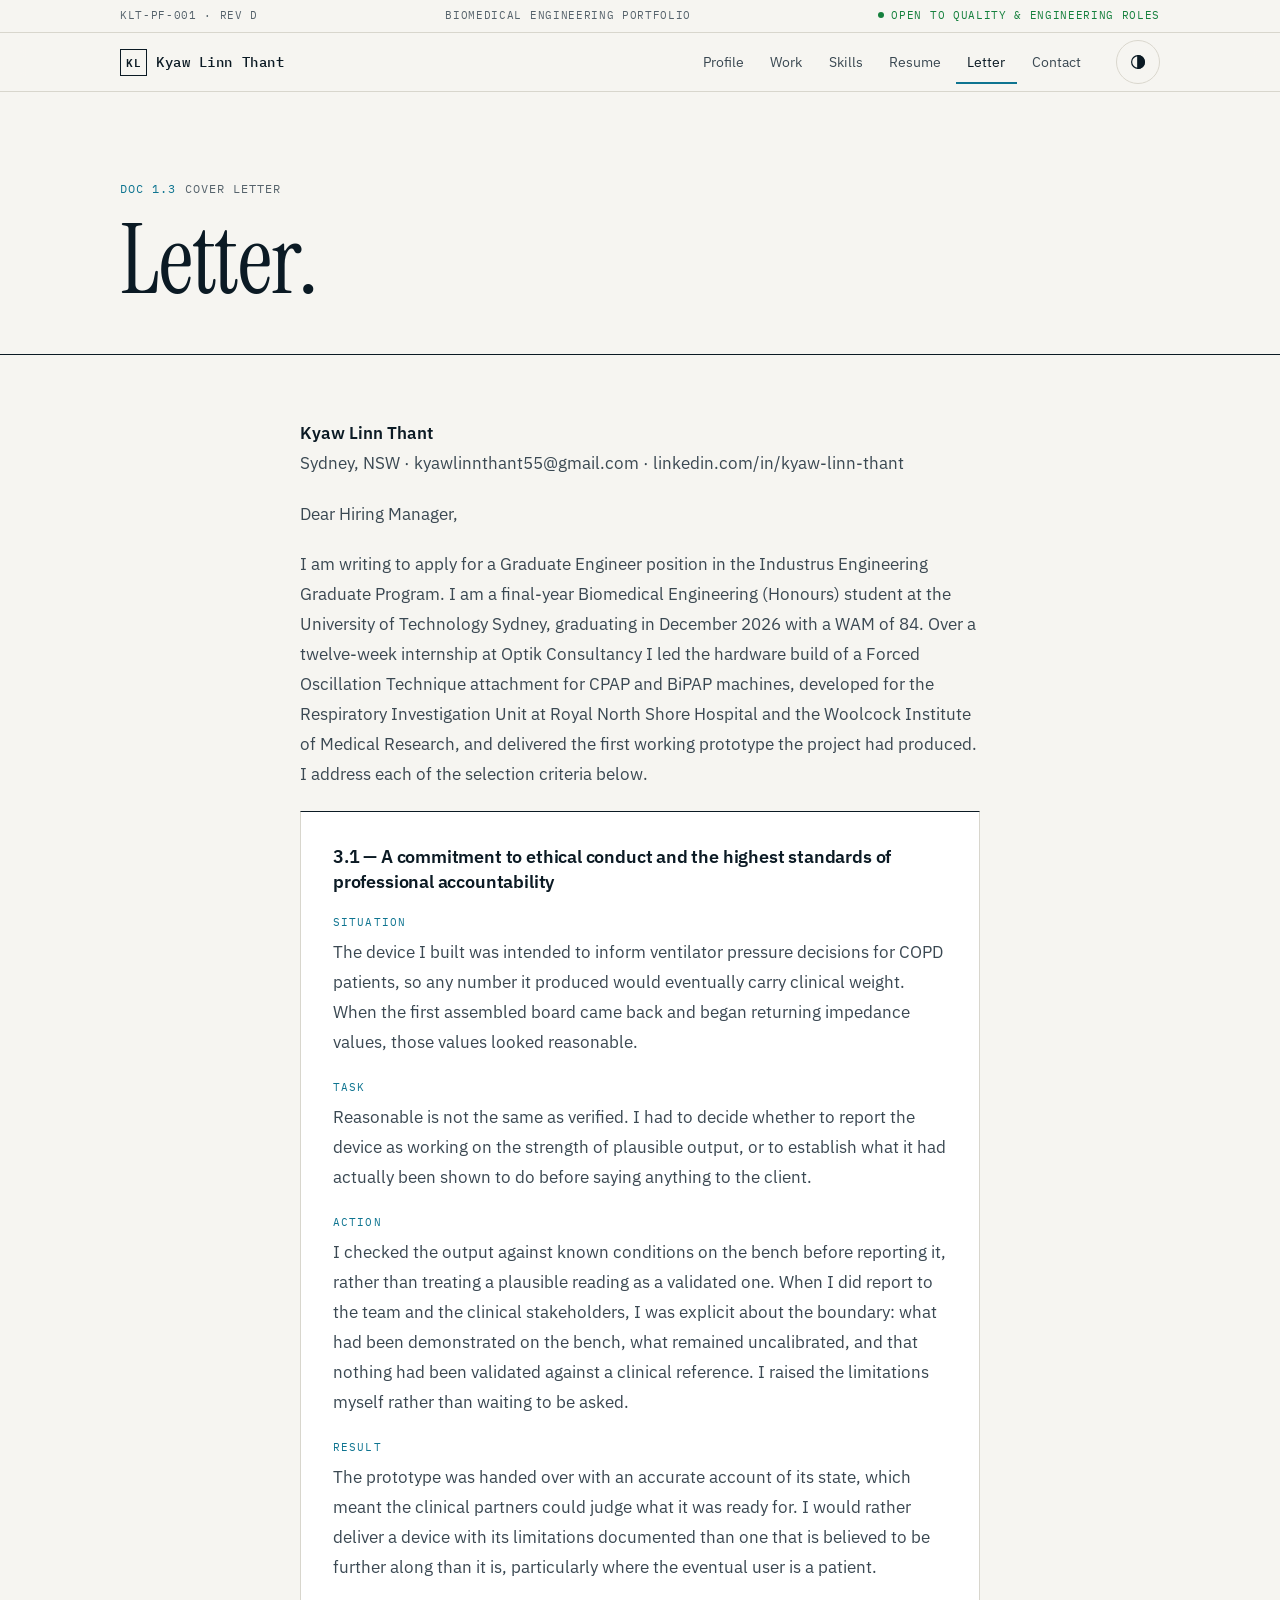
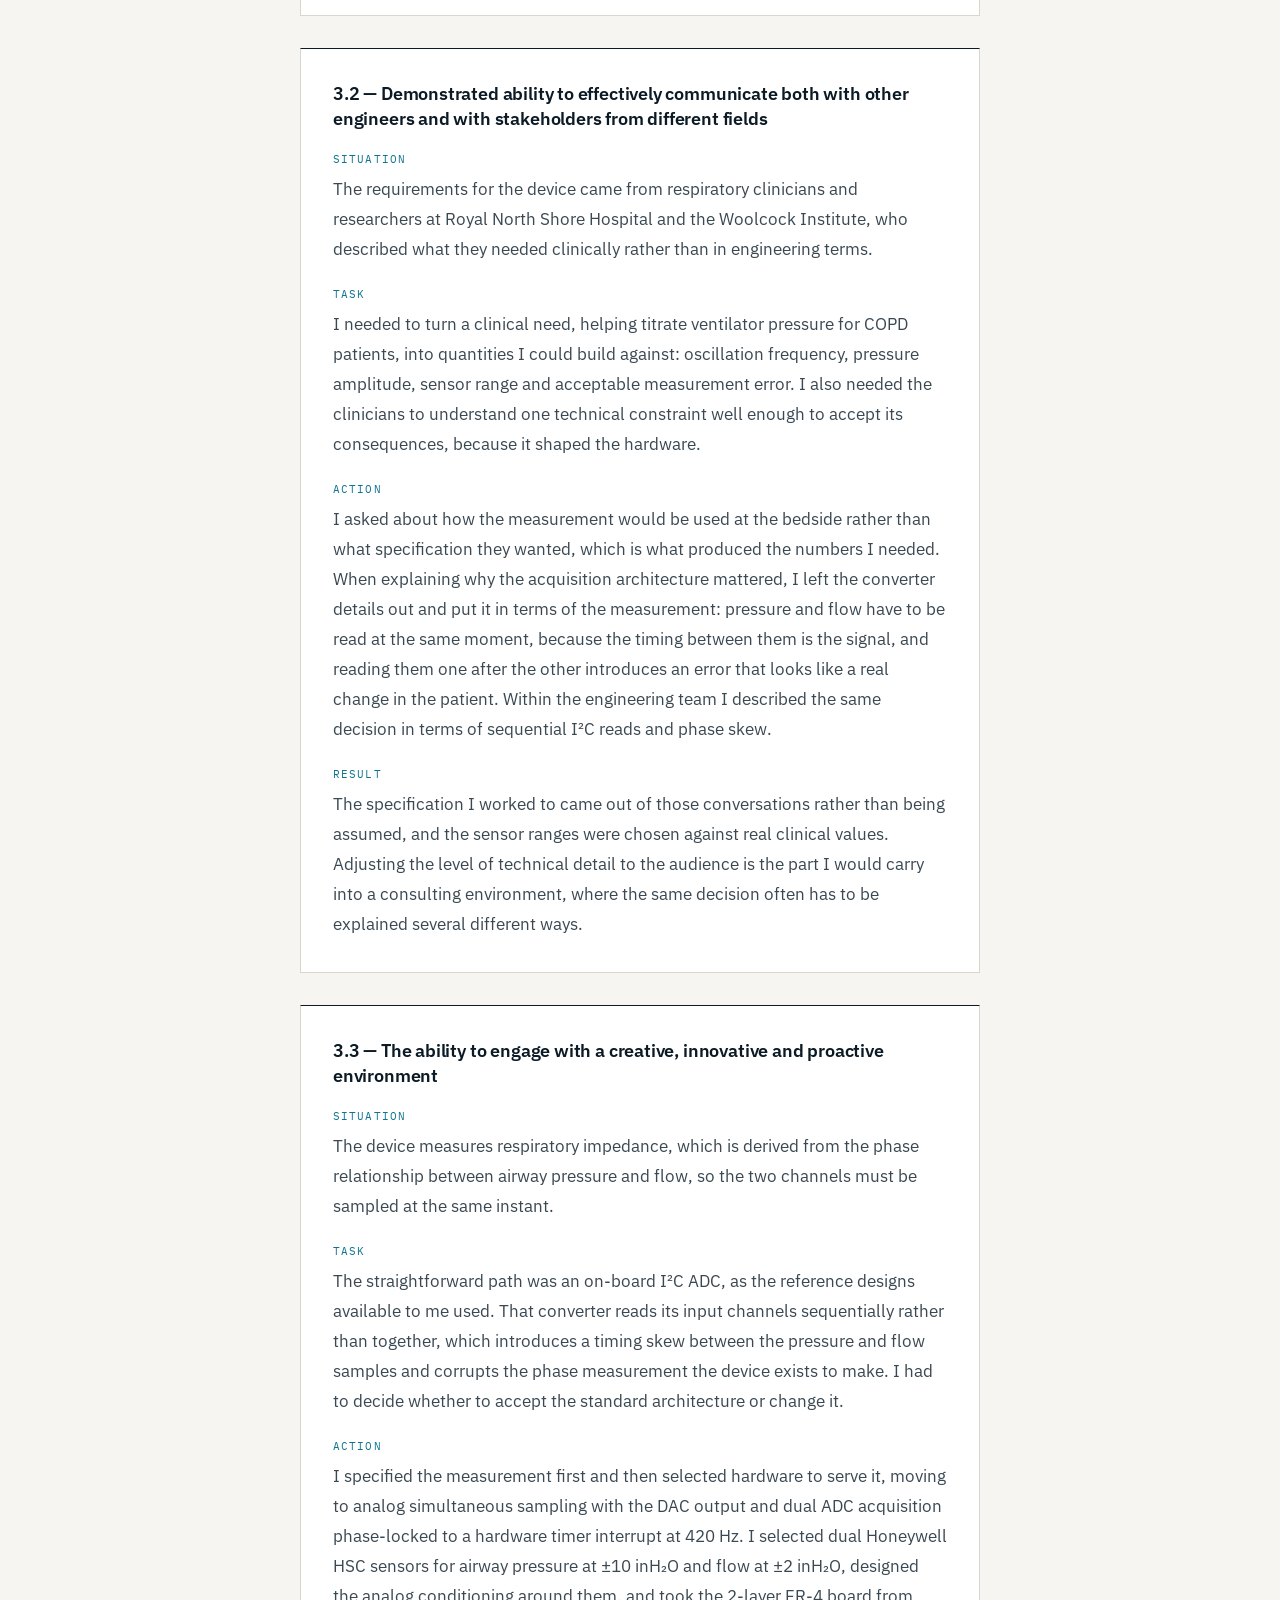
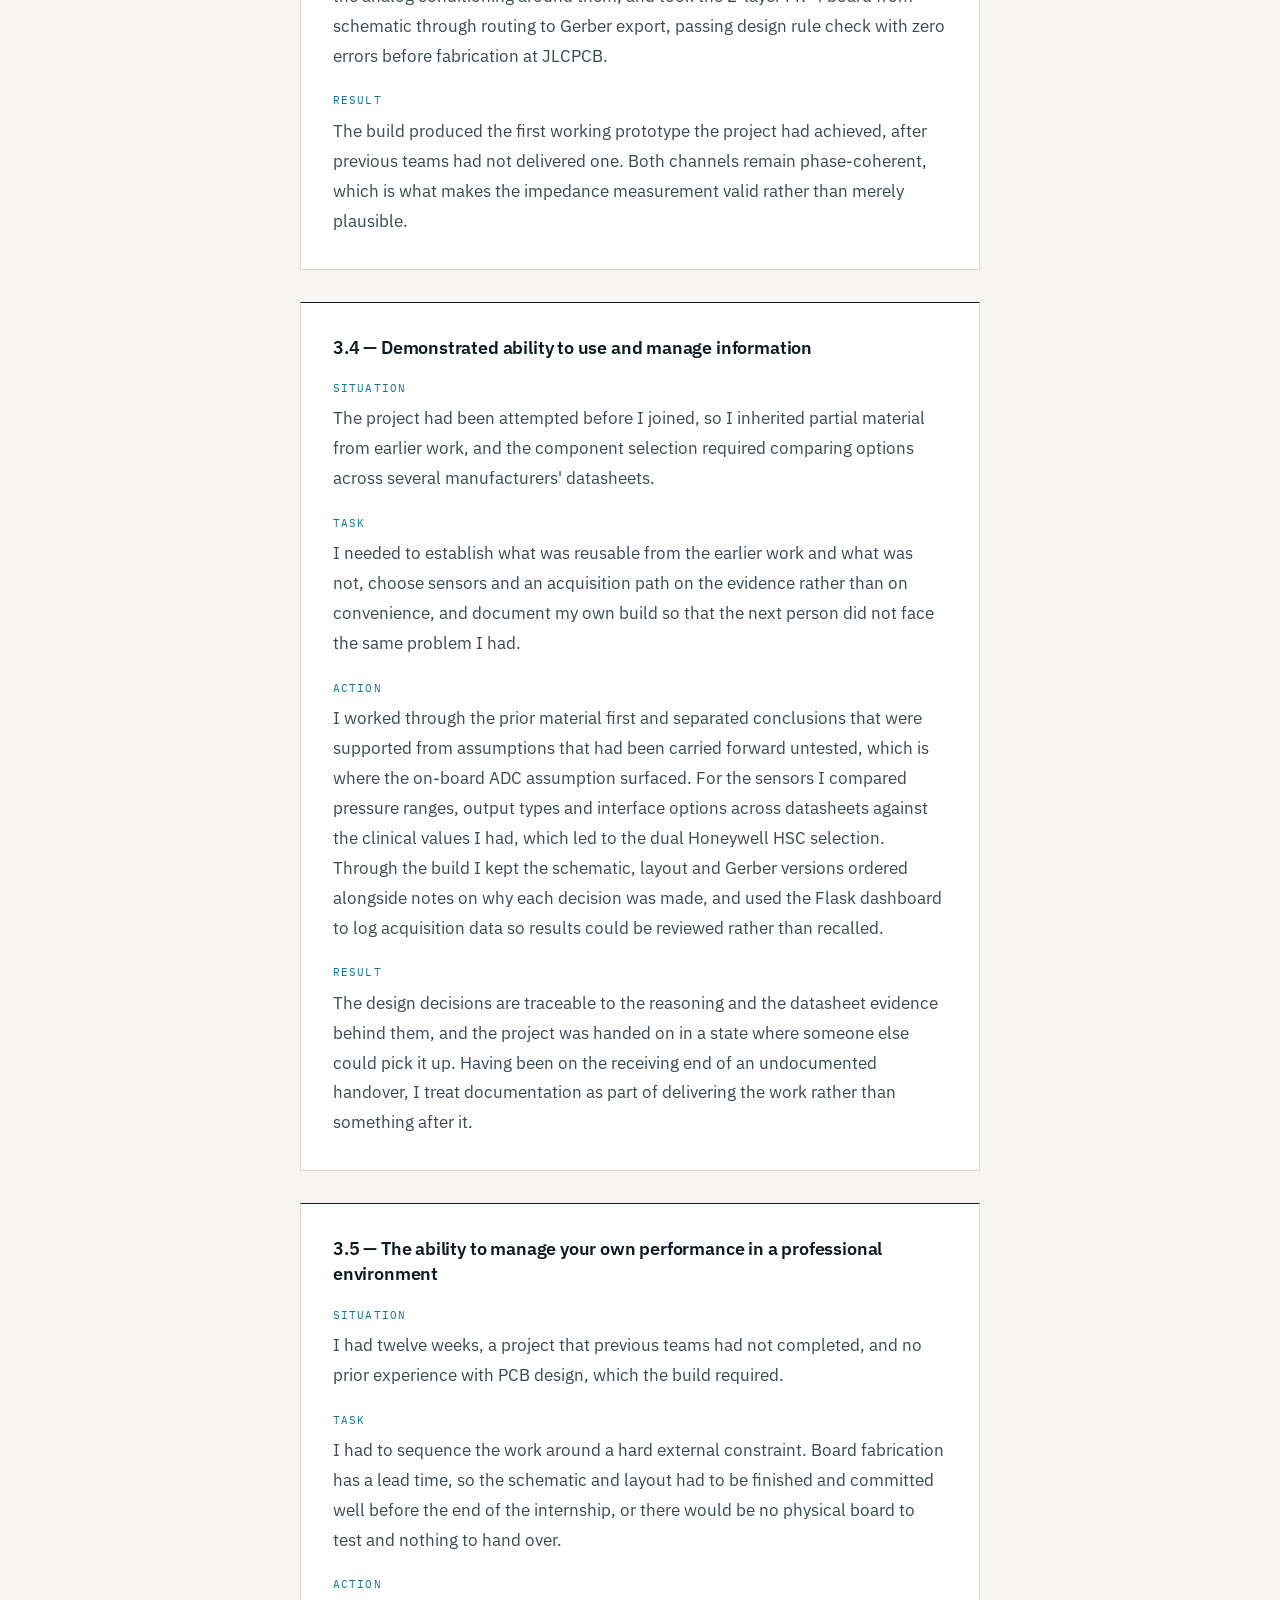
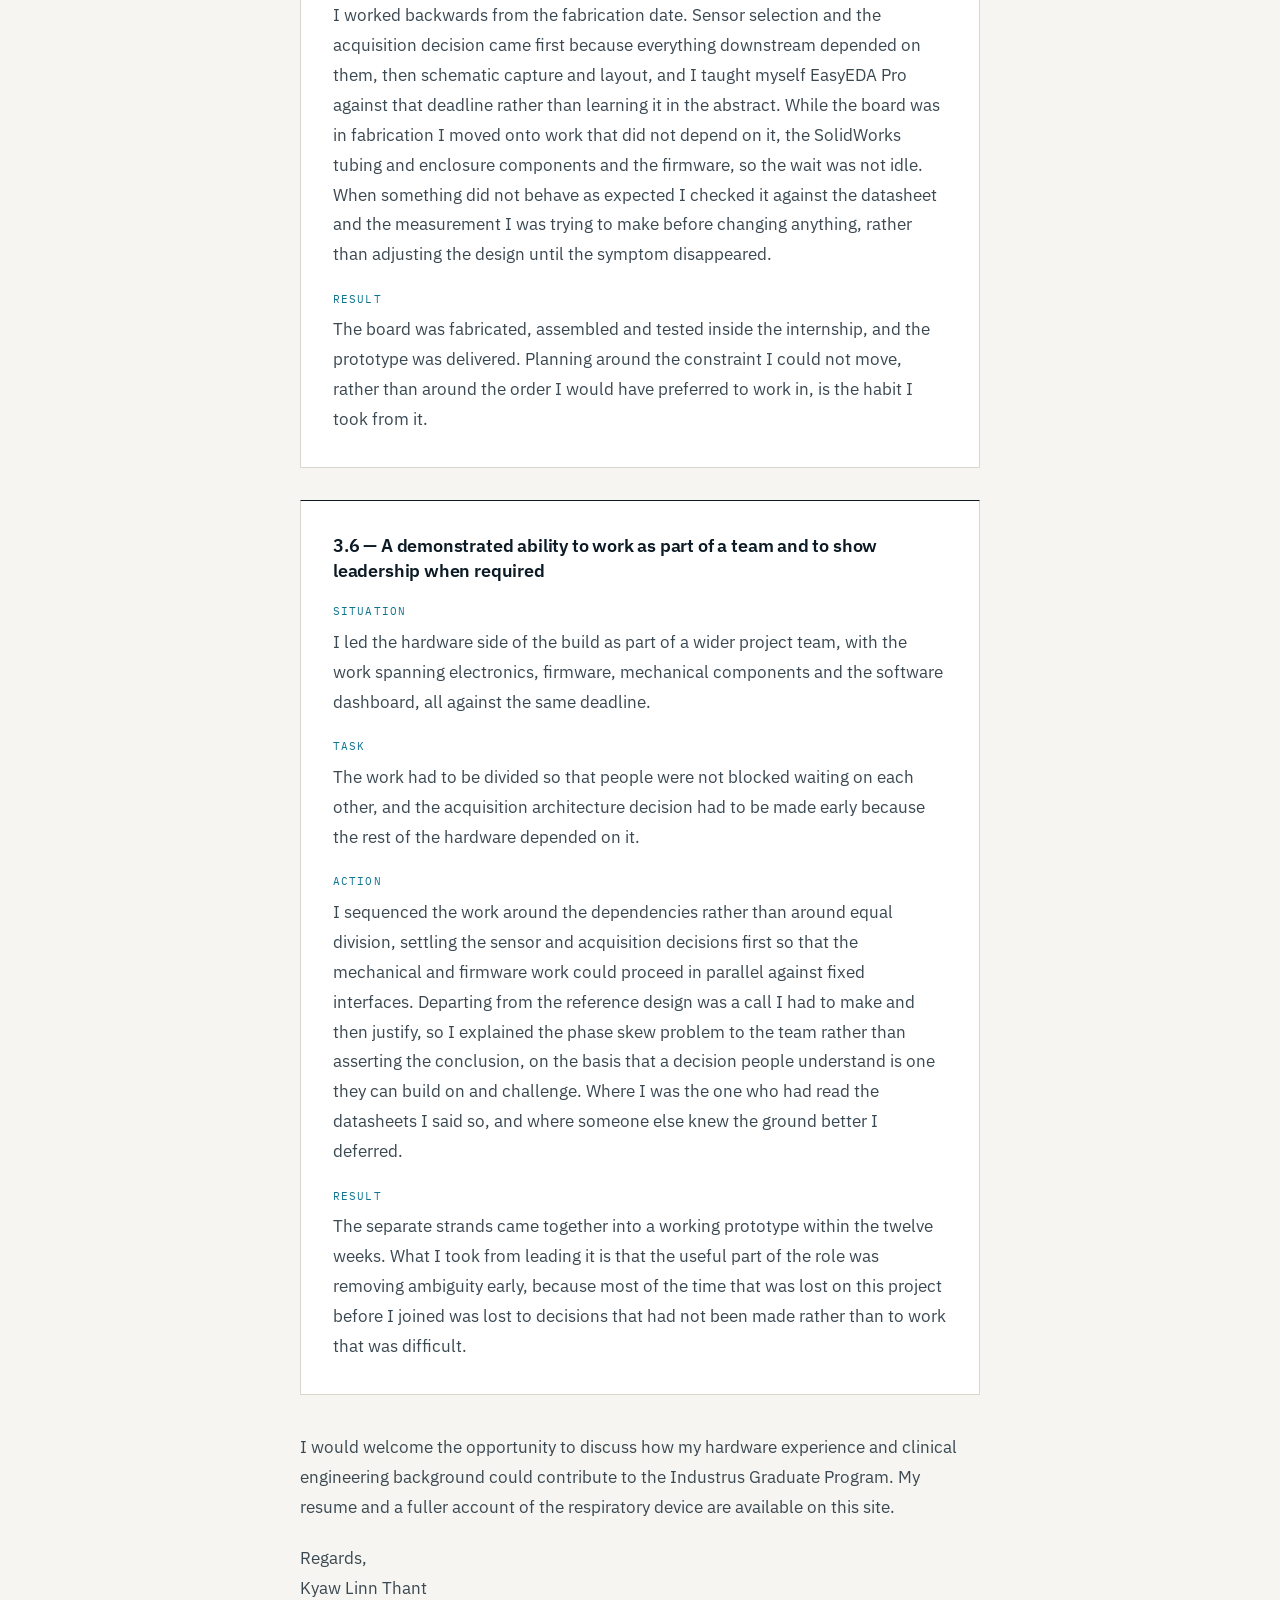
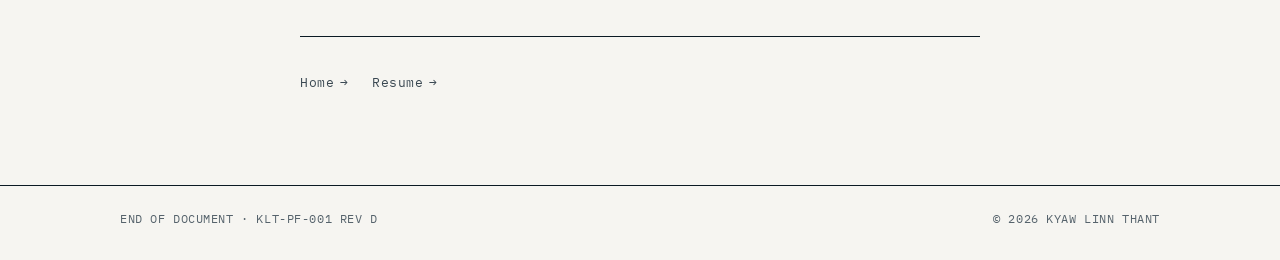
==== commit 8a94abe7: "Remove reflection page; add FOT system diagram and technical detail Co-Authored-By: Claude Opus 5.5 " ====
--- a/letter.html
+++ b/letter.html
@@ -31,7 +31,6 @@
       <li><a href="index.html#work">Work</a></li>
       <li><a href="index.html#capability">Skills</a></li>
       <li><a href="resume.html">Resume</a></li>
-      <li><a href="reflection.html">Reflection</a></li>
       <li><a href="letter.html" class="active" aria-current="page">Letter</a></li>
       <li><a href="index.html#contact">Contact</a></li>
     </ul>
@@ -232,7 +231,6 @@
   <div class="page-nav">
     <a href="index.html">Home</a>
     <a href="resume.html">Resume</a>
-    <a href="reflection.html">Internship reflection</a>
   </div>
 
   </div>
